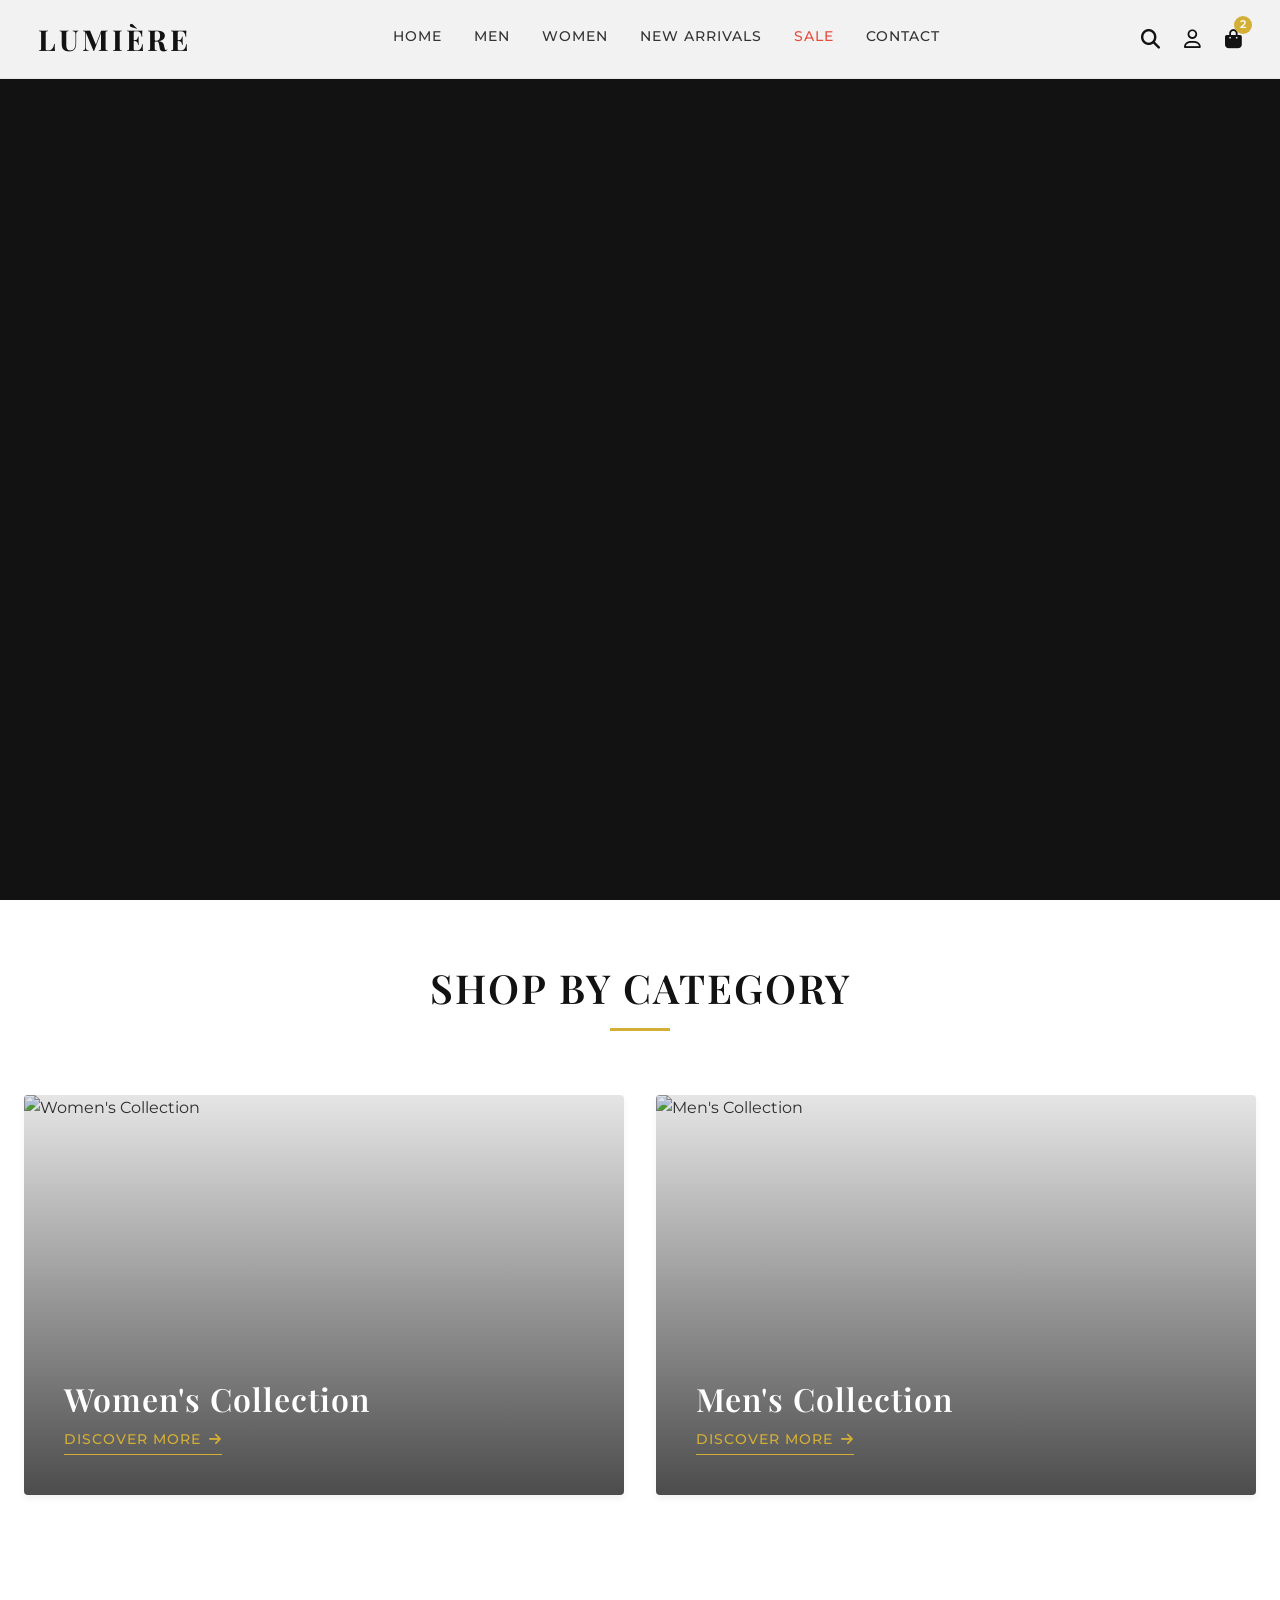
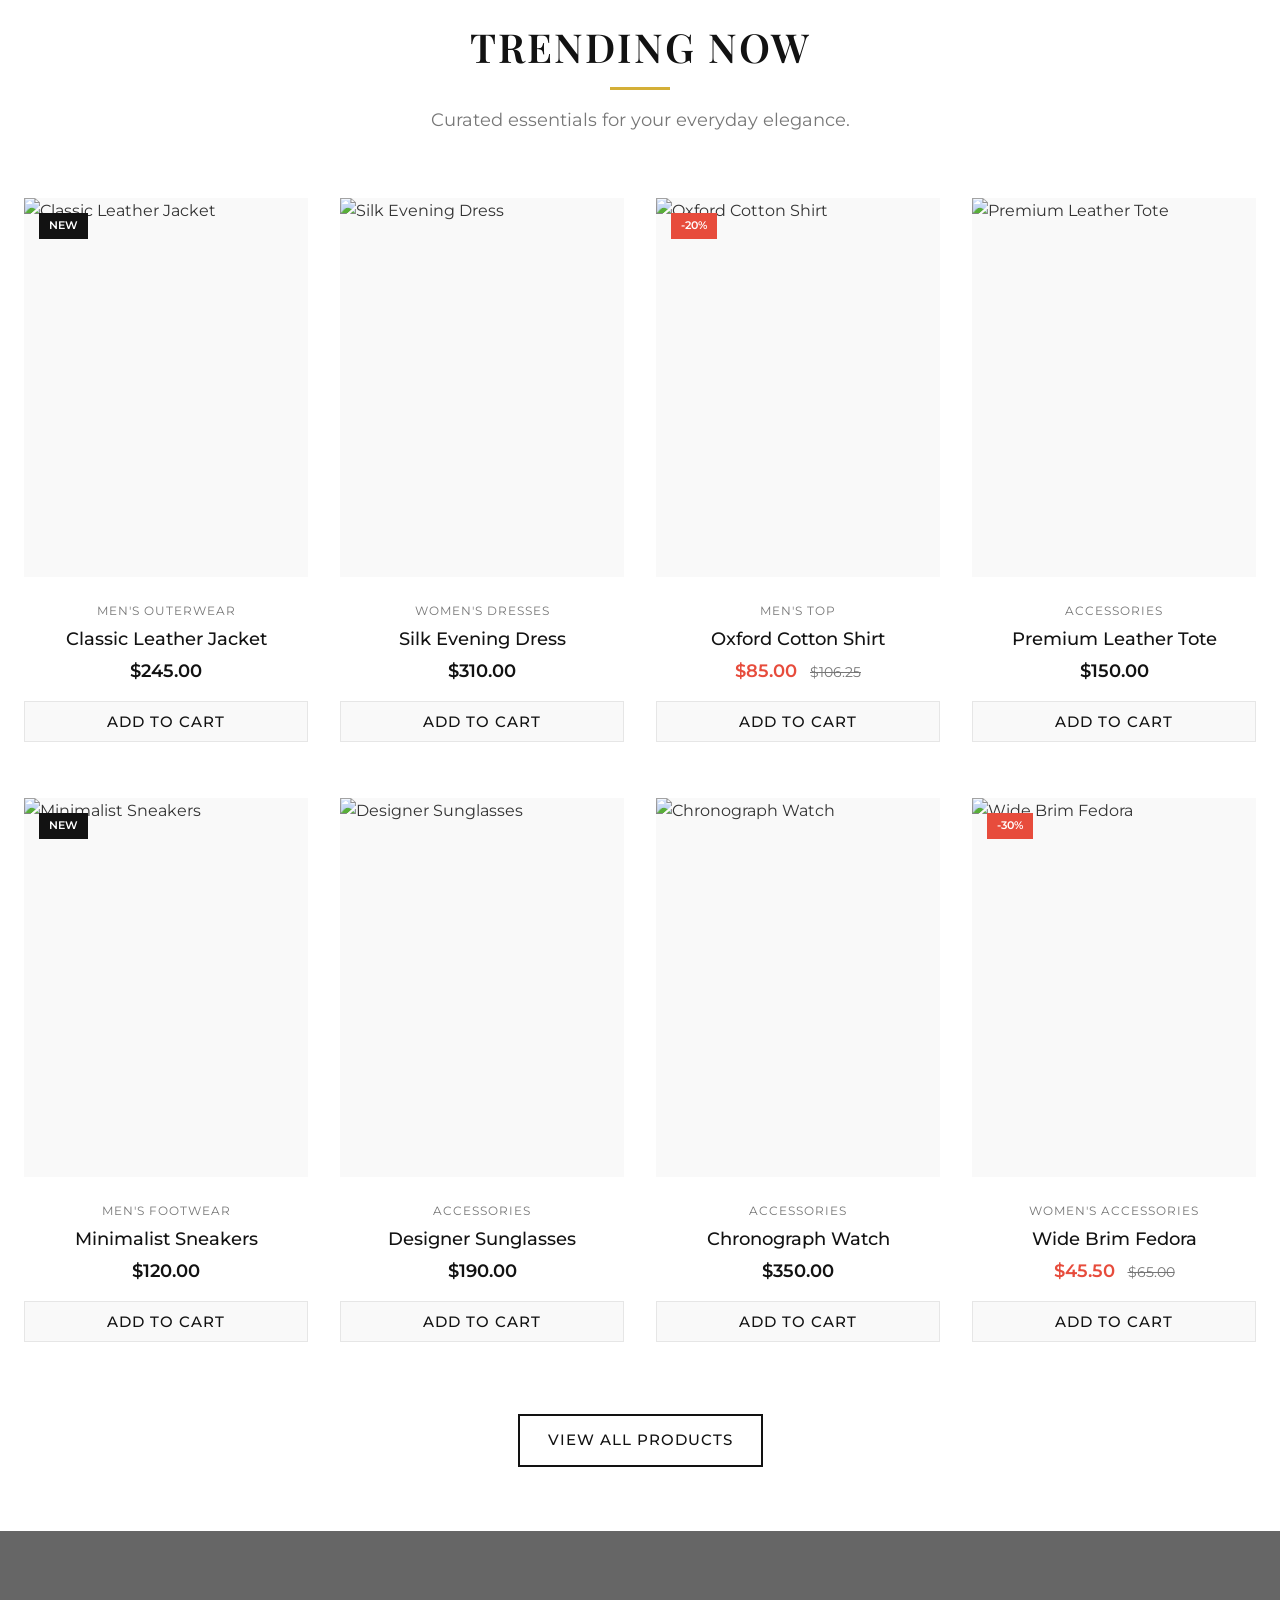
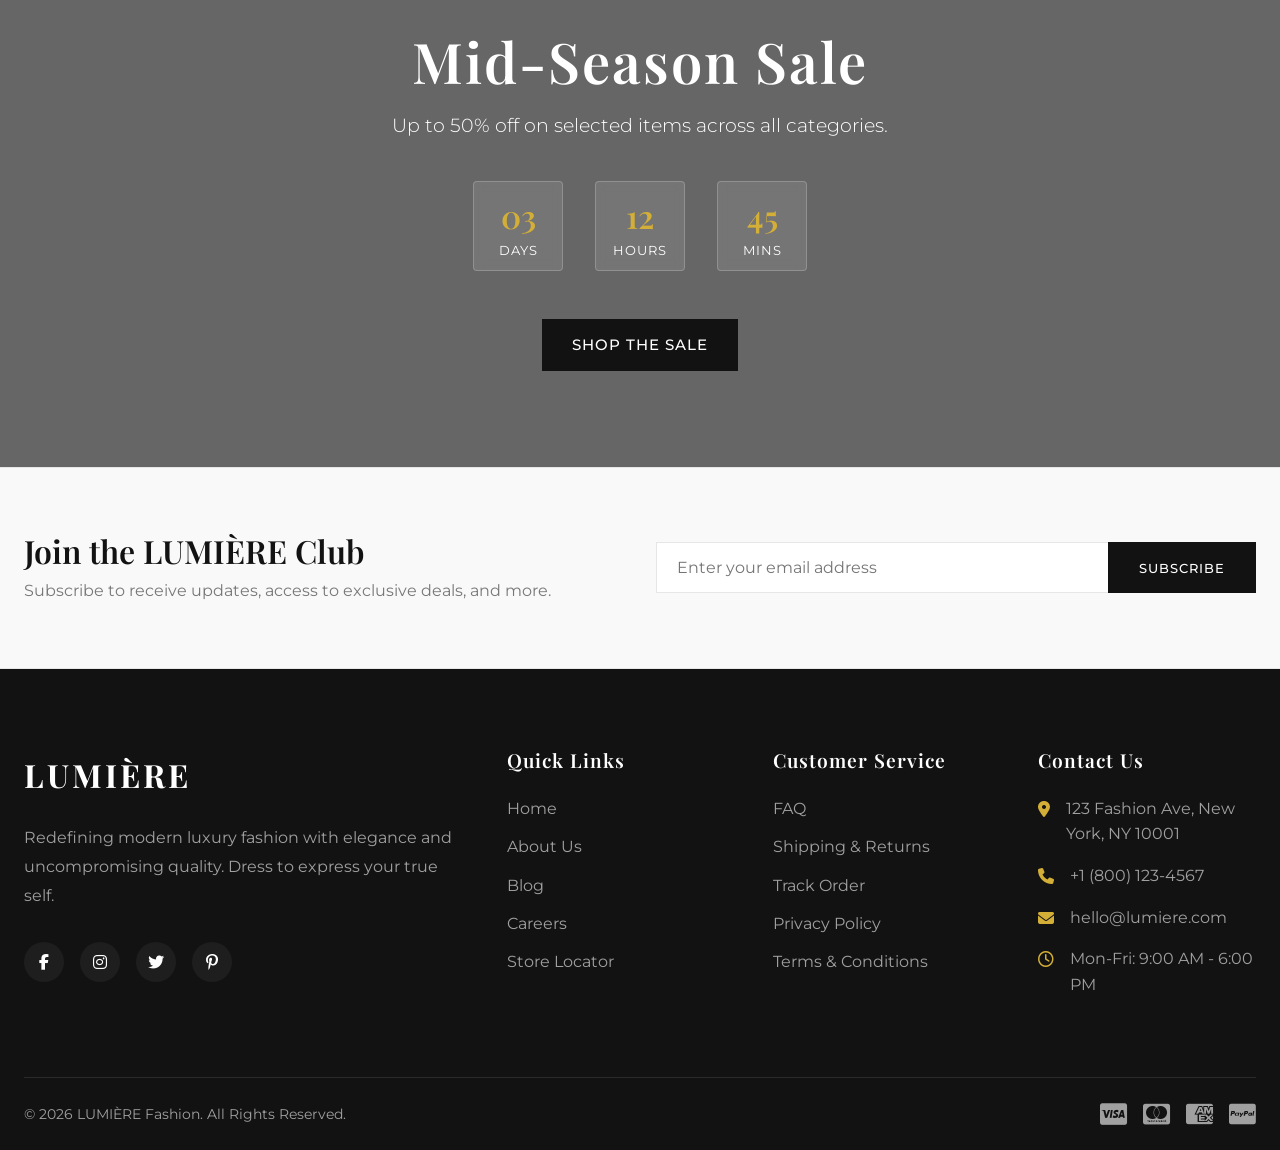
==== index.html @ d1a264f5 "first commit" ====
<!DOCTYPE html>
<html lang="en">
<head>
    <meta charset="UTF-8">
    <meta name="viewport" content="width=device-width, initial-scale=1.0">
    <title>LUMIÈRE | Premium Fashion</title>
    <meta name="description" content="Discover premium, stylish, and high-end fashion with LUMIÈRE.">
    <!-- Google Fonts -->
    <link href="https://fonts.googleapis.com/css2?family=Playfair+Display:ital,wght@0,400;0,600;0,700;1,400&family=Montserrat:wght@300;400;500;600&display=swap" rel="stylesheet">
    <!-- Font Awesome Icons -->
    <link rel="stylesheet" href="https://cdnjs.cloudflare.com/ajax/libs/font-awesome/6.4.0/css/all.min.css">
    <!-- Custom CSS -->
    <link rel="stylesheet" href="style.css">
</head>
<body>

    <!-- 1. Navbar -->
    <header class="navbar">
        <div class="nav-container">
            <div class="nav-brand">
                <a href="#home">LUMIÈRE</a>
            </div>
            
            <!-- Mobile Menu Toggle (Checkbox Hack for pure CSS) -->
            <input type="checkbox" id="menu-toggle" class="menu-toggle">
            <label for="menu-toggle" class="menu-icon"><i class="fas fa-bars"></i></label>
            
            <nav class="nav-links">
                <a href="#home">Home</a>
                <a href="#men">Men</a>
                <a href="#women">Women</a>
                <a href="#new-arrivals">New Arrivals</a>
                <a href="#sale" class="sale-link">Sale</a>
                <a href="#contact">Contact</a>
            </nav>
            
            <div class="nav-icons">
                <a href="#" aria-label="Search"><i class="fas fa-search"></i></a>
                <a href="login.html" aria-label="User Profile"><i class="far fa-user"></i></a>
                <a href="#" aria-label="Shopping Cart" class="cart-icon">
                    <i class="fas fa-shopping-bag"></i>
                    <span class="cart-count">2</span>
                </a>
            </div>
        </div>
    </header>

    <!-- 2. Hero Section -->
    <section id="home" class="hero">
        <div class="hero-slider">
            <!-- Slide 1 -->
            <div class="hero-slide slide-1">
                <div class="hero-bg" style="background-image: url('./images/hero.png');"></div>
                <div class="hero-overlay"></div>
                <div class="hero-content">
                    <span class="hero-subtitle">New Collection 2026</span>
                    <h1 class="hero-title">Redefine Your Style</h1>
                    <p class="hero-text">Experience the luxury of modern fashion. Elegance, comfort, and bold aesthetics tailored for you.</p>
                    <div class="hero-buttons">
                        <a href="#products" class="btn btn-primary">Shop Now</a>
                        <a href="#collections" class="btn btn-outline">Explore Collection</a>
                    </div>
                </div>
            </div>
            
            <!-- Slide 2 -->
            <div class="hero-slide slide-2">
                <div class="hero-bg" style="background-image: url('https://images.unsplash.com/photo-1515886657613-9f3515b0c78f?q=80&w=2670&auto=format&fit=crop');"></div>
                <div class="hero-overlay"></div>
                <div class="hero-content">
                    <span class="hero-subtitle">Premium Comfort</span>
                    <h1 class="hero-title">Elevate Everyday</h1>
                    <p class="hero-text">Discover minimalist designs with uncompromising quality perfect for every occasion.</p>
                    <div class="hero-buttons">
                        <a href="#women" class="btn btn-primary">Women's Collection</a>
                        <a href="#men" class="btn btn-outline">Men's Collection</a>
                    </div>
                </div>
            </div>

            <!-- Slide 3 -->
            <div class="hero-slide slide-3">
                <div class="hero-bg" style="background-image: url('https://images.unsplash.com/photo-1445205170230-053b83016050?q=80&w=2671&auto=format&fit=crop');"></div>
                <div class="hero-overlay"></div>
                <div class="hero-content">
                    <span class="hero-subtitle">Limited Edition</span>
                    <h1 class="hero-title">Autumn Exclusives</h1>
                    <p class="hero-text">Step out in confidence with our latest seasonal drops designed to make a statement.</p>
                    <div class="hero-buttons">
                        <a href="#sale" class="btn btn-primary">View Offers</a>
                    </div>
                </div>
            </div>
        </div>
    </section>

    <!-- 4. Featured / Categories Section -->
    <section id="collections" class="categories section-padding">
        <div class="container">
            <div class="section-header">
                <h2>Shop by Category</h2>
                <div class="header-line"></div>
            </div>
            <div class="category-grid">
                <a href="#women" class="category-card">
                    <img src="https://images.unsplash.com/photo-1483985988355-763728e1935b?q=80&w=2670&auto=format&fit=crop" alt="Women's Collection">
                    <div class="category-content">
                        <h3>Women's Collection</h3>
                        <span class="category-link">Discover More <i class="fas fa-arrow-right"></i></span>
                    </div>
                </a>
                <a href="#men" class="category-card">
                    <img src="https://images.unsplash.com/photo-1617137968427-85924c800a22?q=80&w=1287&auto=format&fit=crop" alt="Men's Collection">
                    <div class="category-content">
                        <h3>Men's Collection</h3>
                        <span class="category-link">Discover More <i class="fas fa-arrow-right"></i></span>
                    </div>
                </a>
            </div>
        </div>
    </section>

    <!-- 3. Product Section -->
    <section id="products" class="products section-padding bg-light">
        <div class="container">
            <div class="section-header">
                <h2>Trending Now</h2>
                <div class="header-line"></div>
                <p>Curated essentials for your everyday elegance.</p>
            </div>
            
            <div class="product-grid">
                <!-- Product 1 -->
                <div class="product-card">
                    <div class="product-image-wrapper">
                        <img src="https://images.unsplash.com/photo-1591047139829-d91aecb6caea?q=80&w=1336&auto=format&fit=crop" alt="Classic Leather Jacket" class="product-img">
                        <div class="product-badges">
                            <span class="badge new">New</span>
                        </div>
                        <div class="product-actions">
                            <button class="action-btn" aria-label="Add to Wishlist"><i class="far fa-heart"></i></button>
                            <button class="action-btn" aria-label="Quick View"><i class="far fa-eye"></i></button>
                        </div>
                    </div>
                    <div class="product-info">
                        <span class="product-category">Men's Outerwear</span>
                        <h3 class="product-name"><a href="#">Classic Leather Jacket</a></h3>
                        <div class="product-price">$245.00</div>
                        <button class="btn btn-block btn-cart">Add to Cart</button>
                    </div>
                </div>

                <!-- Product 2 -->
                <div class="product-card">
                    <div class="product-image-wrapper">
                        <img src="https://images.unsplash.com/photo-1550639525-c97d455acf70?q=80&w=1526&auto=format&fit=crop" alt="Silk Evening Dress" class="product-img">
                        <div class="product-badges"></div>
                        <div class="product-actions">
                            <button class="action-btn" aria-label="Add to Wishlist"><i class="far fa-heart"></i></button>
                            <button class="action-btn" aria-label="Quick View"><i class="far fa-eye"></i></button>
                        </div>
                    </div>
                    <div class="product-info">
                        <span class="product-category">Women's Dresses</span>
                        <h3 class="product-name"><a href="#">Silk Evening Dress</a></h3>
                        <div class="product-price">$310.00</div>
                        <button class="btn btn-block btn-cart">Add to Cart</button>
                    </div>
                </div>

                <!-- Product 3 -->
                <div class="product-card">
                    <div class="product-image-wrapper">
                        <img src="https://images.unsplash.com/photo-1603252109303-2751441dd157?q=80&w=1287&auto=format&fit=crop" alt="Oxford Cotton Shirt" class="product-img">
                        <div class="product-badges">
                            <span class="badge sale">-20%</span>
                        </div>
                        <div class="product-actions">
                            <button class="action-btn" aria-label="Add to Wishlist"><i class="far fa-heart"></i></button>
                            <button class="action-btn" aria-label="Quick View"><i class="far fa-eye"></i></button>
                        </div>
                    </div>
                    <div class="product-info">
                        <span class="product-category">Men's Top</span>
                        <h3 class="product-name"><a href="#">Oxford Cotton Shirt</a></h3>
                        <div class="product-price">
                            <span class="price-discounted">$85.00</span>
                            <span class="price-original">$106.25</span>
                        </div>
                        <button class="btn btn-block btn-cart">Add to Cart</button>
                    </div>
                </div>

                <!-- Product 4 -->
                <div class="product-card">
                    <div class="product-image-wrapper">
                        <img src="https://images.unsplash.com/photo-1584916201218-f4242ceb4809?q=80&w=1315&auto=format&fit=crop" alt="Premium Leather Tote" class="product-img">
                        <div class="product-badges"></div>
                        <div class="product-actions">
                            <button class="action-btn" aria-label="Add to Wishlist"><i class="far fa-heart"></i></button>
                            <button class="action-btn" aria-label="Quick View"><i class="far fa-eye"></i></button>
                        </div>
                    </div>
                    <div class="product-info">
                        <span class="product-category">Accessories</span>
                        <h3 class="product-name"><a href="#">Premium Leather Tote</a></h3>
                        <div class="product-price">$150.00</div>
                        <button class="btn btn-block btn-cart">Add to Cart</button>
                    </div>
                </div>

                <!-- Product 5 -->
                <div class="product-card">
                    <div class="product-image-wrapper">
                        <img src="https://images.unsplash.com/photo-1608256246200-53e635b5b65f?q=80&w=1287&auto=format&fit=crop" alt="Minimalist Sneakers" class="product-img">
                        <div class="product-badges">
                            <span class="badge new">New</span>
                        </div>
                        <div class="product-actions">
                            <button class="action-btn" aria-label="Add to Wishlist"><i class="far fa-heart"></i></button>
                            <button class="action-btn" aria-label="Quick View"><i class="far fa-eye"></i></button>
                        </div>
                    </div>
                    <div class="product-info">
                        <span class="product-category">Men's Footwear</span>
                        <h3 class="product-name"><a href="#">Minimalist Sneakers</a></h3>
                        <div class="product-price">$120.00</div>
                        <button class="btn btn-block btn-cart">Add to Cart</button>
                    </div>
                </div>

                <!-- Product 6 -->
                <div class="product-card">
                    <div class="product-image-wrapper">
                        <img src="https://images.unsplash.com/photo-1511499767150-a48a237f0083?q=80&w=1480&auto=format&fit=crop" alt="Designer Sunglasses" class="product-img">
                        <div class="product-badges"></div>
                        <div class="product-actions">
                            <button class="action-btn" aria-label="Add to Wishlist"><i class="far fa-heart"></i></button>
                            <button class="action-btn" aria-label="Quick View"><i class="far fa-eye"></i></button>
                        </div>
                    </div>
                    <div class="product-info">
                        <span class="product-category">Accessories</span>
                        <h3 class="product-name"><a href="#">Designer Sunglasses</a></h3>
                        <div class="product-price">$190.00</div>
                        <button class="btn btn-block btn-cart">Add to Cart</button>
                    </div>
                </div>
                
                <!-- Product 7 -->
                <div class="product-card">
                    <div class="product-image-wrapper">
                        <img src="https://images.unsplash.com/photo-1524805444758-089113d48a6d?q=80&w=1288&auto=format&fit=crop" alt="Chronograph Watch" class="product-img">
                        <div class="product-badges"></div>
                        <div class="product-actions">
                            <button class="action-btn" aria-label="Add to Wishlist"><i class="far fa-heart"></i></button>
                            <button class="action-btn" aria-label="Quick View"><i class="far fa-eye"></i></button>
                        </div>
                    </div>
                    <div class="product-info">
                        <span class="product-category">Accessories</span>
                        <h3 class="product-name"><a href="#">Chronograph Watch</a></h3>
                        <div class="product-price">$350.00</div>
                        <button class="btn btn-block btn-cart">Add to Cart</button>
                    </div>
                </div>

                <!-- Product 8 -->
                <div class="product-card">
                    <div class="product-image-wrapper">
                        <img src="https://images.unsplash.com/photo-1521191566897-40c2d3a9bdff?q=80&w=1481&auto=format&fit=crop" alt="Wide Brim Fedora" class="product-img">
                        <div class="product-badges">
                            <span class="badge sale">-30%</span>
                        </div>
                        <div class="product-actions">
                            <button class="action-btn" aria-label="Add to Wishlist"><i class="far fa-heart"></i></button>
                            <button class="action-btn" aria-label="Quick View"><i class="far fa-eye"></i></button>
                        </div>
                    </div>
                    <div class="product-info">
                        <span class="product-category">Women's Accessories</span>
                        <h3 class="product-name"><a href="#">Wide Brim Fedora</a></h3>
                        <div class="product-price">
                            <span class="price-discounted">$45.50</span>
                            <span class="price-original">$65.00</span>
                        </div>
                        <button class="btn btn-block btn-cart">Add to Cart</button>
                    </div>
                </div>
                
            </div>
            
            <div class="btn-container center mt-5">
                <a href="#all-products" class="btn btn-outline-dark">View All Products</a>
            </div>
        </div>
    </section>

    <!-- 5. Promotional Banner -->
    <section class="promo-banner">
        <div class="promo-content container">
            <h2 class="promo-title">Mid-Season Sale</h2>
            <p class="promo-desc">Up to 50% off on selected items across all categories.</p>
            <div class="promo-timer">
                <div class="time-box">
                    <span class="time-num">03</span>
                    <span class="time-text">Days</span>
                </div>
                <div class="time-box">
                    <span class="time-num">12</span>
                    <span class="time-text">Hours</span>
                </div>
                <div class="time-box">
                    <span class="time-num">45</span>
                    <span class="time-text">Mins</span>
                </div>
            </div>
            <a href="#sale" class="btn btn-primary">Shop The Sale</a>
        </div>
    </section>

    <!-- 6. Newsletter Section -->
    <section class="newsletter section-padding">
        <div class="container newsletter-container">
            <div class="newsletter-text">
                <h2>Join the LUMIÈRE Club</h2>
                <p>Subscribe to receive updates, access to exclusive deals, and more.</p>
            </div>
            <form class="newsletter-form">
                <input type="email" placeholder="Enter your email address" required class="newsletter-input">
                <button type="submit" class="newsletter-btn">Subscribe</button>
            </form>
        </div>
    </section>

    <!-- 7. Footer -->
    <footer class="footer">
        <div class="container">
            <div class="footer-grid">
                <div class="footer-brand">
                    <a href="#home" class="footer-logo">LUMIÈRE</a>
                    <p class="footer-about">Redefining modern luxury fashion with elegance and uncompromising quality. Dress to express your true self.</p>
                    <div class="social-icons">
                        <a href="#" aria-label="Facebook"><i class="fab fa-facebook-f"></i></a>
                        <a href="#" aria-label="Instagram"><i class="fab fa-instagram"></i></a>
                        <a href="#" aria-label="Twitter"><i class="fab fa-twitter"></i></a>
                        <a href="#" aria-label="Pinterest"><i class="fab fa-pinterest-p"></i></a>
                    </div>
                </div>
                
                <div class="footer-links">
                    <h3>Quick Links</h3>
                    <ul>
                        <li><a href="#home">Home</a></li>
                        <li><a href="#about">About Us</a></li>
                        <li><a href="#blog">Blog</a></li>
                        <li><a href="#careers">Careers</a></li>
                        <li><a href="#stores">Store Locator</a></li>
                    </ul>
                </div>
                
                <div class="footer-links">
                    <h3>Customer Service</h3>
                    <ul>
                        <li><a href="#faq">FAQ</a></li>
                        <li><a href="#shipping">Shipping & Returns</a></li>
                        <li><a href="#track">Track Order</a></li>
                        <li><a href="#privacy">Privacy Policy</a></li>
                        <li><a href="#terms">Terms & Conditions</a></li>
                    </ul>
                </div>
                
                <div class="footer-contact">
                    <h3>Contact Us</h3>
                    <ul class="contact-info">
                        <li><i class="fas fa-map-marker-alt"></i> 123 Fashion Ave, New York, NY 10001</li>
                        <li><i class="fas fa-phone"></i> +1 (800) 123-4567</li>
                        <li><i class="fas fa-envelope"></i> hello@lumiere.com</li>
                        <li><i class="far fa-clock"></i> Mon-Fri: 9:00 AM - 6:00 PM</li>
                    </ul>
                </div>
            </div>
            
            <div class="footer-bottom">
                <p>&copy; 2026 LUMIÈRE Fashion. All Rights Reserved.</p>
                <div class="payment-methods">
                    <i class="fab fa-cc-visa"></i>
                    <i class="fab fa-cc-mastercard"></i>
                    <i class="fab fa-cc-amex"></i>
                    <i class="fab fa-cc-paypal"></i>
                </div>
            </div>
        </div>
    </footer>


    <script src="./firebase.js" type="module"></script>
</body>
</html>
---- style.css ----
/* ==================================
   LUMIÈRE | Premium Fashion CSS 
   ================================== */

/* --- CSS Variables --- */
:root {
    /* Colors */
    --primary: #121212;
    --primary-light: #2c2c2c;
    --secondary: #ffffff;
    --accent: #d4af37; /* Luxury Gold */
    --accent-dark: #b5952f;
    --bg-light: #f9f9f9;
    --bg-dark: #f0f0f0;
    --text-main: #333333;
    --text-muted: #777777;
    --border: #e6e6e6;
    --error: #e74c3c;
    
    /* Typography */
    --font-heading: 'Playfair Display', serif;
    --font-body: 'Montserrat', sans-serif;
    
    /* Spacing */
    --space-sm: 0.5rem;
    --space-md: 1rem;
    --space-lg: 2rem;
    --space-xl: 4rem;
    --space-xxl: 6rem;
    
    /* Effects */
    --transition: all 0.3s cubic-bezier(0.25, 0.8, 0.25, 1);
    --shadow-sm: 0 4px 6px rgba(0,0,0,0.05);
    --shadow-md: 0 10px 30px rgba(0,0,0,0.08);
    --shadow-hover: 0 15px 40px rgba(0,0,0,0.12);
    --radius-sm: 4px;
    --radius-md: 8px;
    --radius-lg: 16px;
}

/* --- Reset & Base Styles --- */
* {
    margin: 0;
    padding: 0;
    box-sizing: border-box;
}

html {
    scroll-behavior: smooth;
}

body {
    font-family: var(--font-body);
    font-size: 16px;
    line-height: 1.6;
    color: var(--text-main);
    background-color: var(--secondary);
    overflow-x: hidden;
}

h1, h2, h3, h4, h5, h6 {
    font-family: var(--font-heading);
    font-weight: 600;
    line-height: 1.2;
    color: var(--primary);
}

a {
    text-decoration: none;
    color: inherit;
    transition: var(--transition);
}

ul {
    list-style-type: none;
}

img {
    max-width: 100%;
    display: block;
}

.container {
    max-width: 1280px;
    margin: 0 auto;
    padding: 0 1.5rem;
}

.section-padding {
    padding: var(--space-xl) 0;
}

.bg-light {
    background-color: var(--bg-light);
}

.text-center {
    text-align: center;
}

/* --- Typography Utilities --- */
.section-header {
    text-align: center;
    margin-bottom: var(--space-xl);
}

.section-header h2 {
    font-size: 2.5rem;
    text-transform: uppercase;
    letter-spacing: 2px;
}

.section-header .header-line {
    width: 60px;
    height: 3px;
    background-color: var(--accent);
    margin: 1rem auto;
}

.section-header p {
    color: var(--text-muted);
    font-size: 1.1rem;
    max-width: 600px;
    margin: 0 auto;
}

/* --- Buttons --- */
.btn {
    display: inline-block;
    padding: 12px 28px;
    font-family: var(--font-body);
    font-weight: 500;
    font-size: 0.95rem;
    text-transform: uppercase;
    letter-spacing: 1px;
    border: 2px solid transparent;
    border-radius: 0; /* Sharp edges for luxury feel */
    cursor: pointer;
    transition: var(--transition);
    text-align: center;
}

.btn-primary {
    background-color: var(--primary);
    color: var(--secondary);
}

.btn-primary:hover {
    background-color: var(--accent);
    box-shadow: 0 10px 20px rgba(212, 175, 55, 0.3);
}

.btn-outline {
    background-color: transparent;
    color: var(--secondary);
    border-color: var(--secondary);
}

.btn-outline:hover {
    background-color: var(--secondary);
    color: var(--primary);
}

.btn-outline-dark {
    background-color: transparent;
    color: var(--primary);
    border-color: var(--primary);
}

.btn-outline-dark:hover {
    background-color: var(--primary);
    color: var(--secondary);
}

.btn-block {
    display: block;
    width: 100%;
}

/* --- Navbar --- */
.navbar {
    position: fixed;
    top: 0;
    left: 0;
    width: 100%;
    z-index: 1000;
    background: rgba(255, 255, 255, 0.95);
    backdrop-filter: blur(10px);
    border-bottom: 1px solid rgba(0,0,0,0.05);
    transition: var(--transition);
}

.nav-container {
    display: flex;
    justify-content: space-between;
    align-items: center;
    padding: 1rem 3%;
    max-width: 1600px;
    margin: 0 auto;
}

.nav-brand a {
    font-family: var(--font-heading);
    font-size: 1.8rem;
    font-weight: 700;
    letter-spacing: 3px;
    color: var(--primary);
}

.nav-links {
    display: flex;
    gap: 2rem;
}

.nav-links a {
    font-size: 0.9rem;
    font-weight: 500;
    text-transform: uppercase;
    letter-spacing: 1px;
    position: relative;
    padding-bottom: 5px;
}

.nav-links a::after {
    content: '';
    position: absolute;
    width: 0;
    height: 2px;
    bottom: 0;
    left: 0;
    background-color: var(--accent);
    transition: width 0.3s ease;
}

.nav-links a:hover::after {
    width: 100%;
}

.nav-links .sale-link {
    color: var(--error);
}

.nav-links .sale-link::after {
    background-color: var(--error);
}

.nav-icons {
    display: flex;
    gap: 1.5rem;
    align-items: center;
}

.nav-icons a {
    font-size: 1.2rem;
    color: var(--primary);
    position: relative;
}

.nav-icons a:hover {
    color: var(--accent);
}

.cart-icon .cart-count {
    position: absolute;
    top: -8px;
    right: -10px;
    background-color: var(--accent);
    color: var(--secondary);
    font-size: 0.7rem;
    font-weight: 600;
    min-width: 18px;
    height: 18px;
    border-radius: 50%;
    display: flex;
    align-items: center;
    justify-content: center;
}

/* Mobile Menu */
.menu-toggle {
    display: none;
}

.menu-icon {
    display: none;
    font-size: 1.5rem;
    cursor: pointer;
    color: var(--primary);
}

/* --- Hero Section (Animated Slider) --- */
.hero {
    position: relative;
    height: 100vh;
    min-height: 600px;
    width: 100%;
    overflow: hidden;
    background-color: var(--primary);
}

.hero-slider {
    position: absolute;
    top: 0;
    left: 0;
    width: 100%;
    height: 100%;
}

.hero-slide {
    position: absolute;
    top: 0;
    left: 0;
    width: 100%;
    height: 100%;
    opacity: 0;
    visibility: hidden;
    display: flex;
    align-items: center;
    justify-content: center;
    animation: fadeSlide 15s infinite;
}

.slide-1 { animation-delay: 0s; }
.slide-2 { animation-delay: 5s; }
.slide-3 { animation-delay: 10s; }

.hero-bg {
    position: absolute;
    top: 0;
    left: 0;
    width: 100%;
    height: 100%;
    background-position: center;
    background-size: cover;
    background-repeat: no-repeat;
    animation: zoomEffect 15s linear infinite;
    transform-origin: center;
}

.slide-1 .hero-bg { animation-delay: 0s; }
.slide-2 .hero-bg { animation-delay: 5s; }
.slide-3 .hero-bg { animation-delay: 10s; }

.hero-overlay {
    position: absolute;
    top: 0;
    left: 0;
    width: 100%;
    height: 100%;
    background: linear-gradient(rgba(0,0,0,0.3), rgba(0,0,0,0.7));
    z-index: 1;
}

.hero-content {
    position: relative;
    z-index: 2;
    text-align: center;
    color: var(--secondary);
    max-width: 800px;
    padding: 0 2rem;
    animation: contentReveal 15s infinite;
    opacity: 0; /* hidden initially outside keyframe */
}

.slide-1 .hero-content { animation-delay: 0s; }
.slide-2 .hero-content { animation-delay: 5s; }
.slide-3 .hero-content { animation-delay: 10s; }

.hero-subtitle {
    display: block;
    font-size: 1rem;
    text-transform: uppercase;
    letter-spacing: 4px;
    margin-bottom: 1rem;
    color: var(--accent);
    font-weight: 500;
}

.hero-title {
    font-size: 4.5rem;
    margin-bottom: 1.5rem;
    color: var(--secondary);
    text-shadow: 0 4px 10px rgba(0,0,0,0.3);
}

.hero-text {
    font-size: 1.2rem;
    margin-bottom: 2.5rem;
    font-weight: 300;
    opacity: 0.9;
}

.hero-buttons {
    display: flex;
    gap: 1.5rem;
    justify-content: center;
}

/* Animations for Slider */
@keyframes fadeSlide {
    0% { opacity: 0; visibility: hidden; }
    3% { opacity: 1; visibility: visible; }
    30% { opacity: 1; visibility: visible; }
    33% { opacity: 0; visibility: hidden; }
    100% { opacity: 0; visibility: hidden; }
}

@keyframes zoomEffect {
    0% { transform: scale(1); }
    100% { transform: scale(1.15); }
}

@keyframes contentReveal {
    0% { opacity: 0; transform: translateY(30px); }
    2% { opacity: 0; transform: translateY(30px); }
    6% { opacity: 1; transform: translateY(0); }
    28% { opacity: 1; transform: translateY(0); }
    32% { opacity: 0; transform: translateY(-30px); }
    100% { opacity: 0; transform: translateY(-30px); }
}

/* --- Categories Section --- */
.category-grid {
    display: grid;
    grid-template-columns: repeat(2, 1fr);
    gap: 2rem;
}

.category-card {
    position: relative;
    border-radius: var(--radius-sm);
    overflow: hidden;
    height: 400px;
    display: block;
    box-shadow: var(--shadow-sm);
}

.category-card img {
    width: 100%;
    height: 100%;
    object-fit: cover;
    transition: transform 0.8s ease;
}

.category-card::before {
    content: '';
    position: absolute;
    top: 0;
    left: 0;
    width: 100%;
    height: 100%;
    background: linear-gradient(to top, rgba(0,0,0,0.7) 0%, rgba(0,0,0,0.1) 100%);
    z-index: 1;
    transition: var(--transition);
}

.category-content {
    position: absolute;
    bottom: 0;
    left: 0;
    width: 100%;
    padding: 2.5rem;
    z-index: 2;
    color: var(--secondary);
}

.category-content h3 {
    color: var(--secondary);
    font-size: 2rem;
    margin-bottom: 0.5rem;
    letter-spacing: 1px;
}

.category-link {
    display: inline-flex;
    align-items: center;
    gap: 0.5rem;
    font-weight: 500;
    text-transform: uppercase;
    font-size: 0.85rem;
    letter-spacing: 1px;
    border-bottom: 1px solid var(--accent);
    padding-bottom: 3px;
    color: var(--accent);
    transition: var(--transition);
}

.category-card:hover img {
    transform: scale(1.05);
}

.category-card:hover::before {
    background: linear-gradient(to top, rgba(0,0,0,0.8) 0%, rgba(0,0,0,0.3) 100%);
}

.category-card:hover .category-link {
    gap: 1rem;
}

/* --- Product Section --- */
.products {
    background-color: var(--secondary);
}

.product-grid {
    display: grid;
    grid-template-columns: repeat(4, 1fr);
    gap: 2rem;
    margin-bottom: 3rem;
}

.product-card {
    background: var(--secondary);
    position: relative;
    transition: var(--transition);
}

.product-card:hover {
    transform: translateY(-5px);
}

.product-image-wrapper {
    position: relative;
    overflow: hidden;
    background-color: var(--bg-light);
    aspect-ratio: 3/4;
}

.product-img {
    width: 100%;
    height: 100%;
    object-fit: cover;
    transition: transform 0.6s ease;
}

.product-card:hover .product-img {
    transform: scale(1.08);
}

.product-badges {
    position: absolute;
    top: 15px;
    left: 15px;
    z-index: 2;
    display: flex;
    flex-direction: column;
    gap: 5px;
}

.badge {
    padding: 4px 10px;
    font-size: 0.7rem;
    font-weight: 600;
    text-transform: uppercase;
    color: var(--secondary);
}

.badge.new {
    background-color: var(--primary);
}

.badge.sale {
    background-color: var(--error);
}

.product-actions {
    position: absolute;
    bottom: -50px;
    left: 0;
    width: 100%;
    display: flex;
    justify-content: center;
    gap: 10px;
    padding: 15px;
    background: linear-gradient(transparent, rgba(0,0,0,0.4));
    transition: var(--transition);
    z-index: 2;
    opacity: 0;
}

.product-card:hover .product-actions {
    bottom: 0;
    opacity: 1;
}

.action-btn {
    width: 40px;
    height: 40px;
    border-radius: 50%;
    background-color: var(--secondary);
    color: var(--primary);
    border: none;
    cursor: pointer;
    display: flex;
    align-items: center;
    justify-content: center;
    font-size: 1.1rem;
    transition: var(--transition);
    box-shadow: var(--shadow-sm);
}

.action-btn:hover {
    background-color: var(--accent);
    color: var(--secondary);
}

.product-info {
    padding: 1.5rem 0;
    text-align: center;
    position: relative;
}

.product-category {
    font-size: 0.75rem;
    text-transform: uppercase;
    color: var(--text-muted);
    letter-spacing: 1px;
    margin-bottom: 0.5rem;
    display: block;
}

.product-name {
    font-size: 1.1rem;
    font-family: var(--font-body);
    font-weight: 500;
    margin-bottom: 0.5rem;
}

.product-name a:hover {
    color: var(--accent);
}

.product-price {
    font-weight: 600;
    color: var(--primary);
    font-size: 1.1rem;
    margin-bottom: 1rem;
}

.price-original {
    text-decoration: line-through;
    color: var(--text-muted);
    font-size: 0.9rem;
    margin-left: 0.5rem;
    font-weight: 400;
}

.price-discounted {
    color: var(--error);
}

.btn-cart {
    background-color: var(--bg-light);
    color: var(--primary);
    padding: 10px 0;
    border: 1px solid var(--border);
    transition: var(--transition);
}

.product-card:hover .btn-cart {
    background-color: var(--primary);
    color: var(--secondary);
    border-color: var(--primary);
}

.mt-5 {
    margin-top: 3rem;
}
.center {
    text-align: center;
}

/* --- Promo Banner --- */
.promo-banner {
    padding: 6rem 0;
    background: linear-gradient(rgba(0,0,0,0.6), rgba(0,0,0,0.6)), url('https://images.unsplash.com/photo-1469334031218-e382a71b716b?q=80&w=2670&auto=format&fit=crop') center/cover fixed no-repeat;
    text-align: center;
    color: var(--secondary);
}

.promo-title {
    color: var(--secondary);
    font-size: 3.5rem;
    margin-bottom: 1rem;
    letter-spacing: 2px;
}

.promo-desc {
    font-size: 1.2rem;
    margin-bottom: 2.5rem;
    font-weight: 300;
}

.promo-timer {
    display: flex;
    justify-content: center;
    gap: 2rem;
    margin-bottom: 3rem;
}

.time-box {
    display: flex;
    flex-direction: column;
    align-items: center;
    justify-content: center;
    min-width: 90px;
    height: 90px;
    background: rgba(255,255,255,0.1);
    backdrop-filter: blur(5px);
    border: 1px solid rgba(255,255,255,0.2);
    border-radius: var(--radius-sm);
}

.time-num {
    font-size: 2rem;
    font-weight: 600;
    font-family: var(--font-heading);
    color: var(--accent);
}

.time-text {
    font-size: 0.8rem;
    text-transform: uppercase;
    letter-spacing: 1px;
}

/* --- Newsletter Section --- */
.newsletter {
    background-color: var(--bg-light);
    border-top: 1px solid var(--border);
    border-bottom: 1px solid var(--border);
}

.newsletter-container {
    display: flex;
    align-items: center;
    justify-content: space-between;
    flex-wrap: wrap;
    gap: 2rem;
}

.newsletter-text {
    flex: 1;
    min-width: 300px;
}

.newsletter-text h2 {
    font-size: 2rem;
    margin-bottom: 0.5rem;
}

.newsletter-text p {
    color: var(--text-muted);
}

.newsletter-form {
    flex: 1;
    min-width: 300px;
    display: flex;
    width: 100%;
}

.newsletter-input {
    flex: 1;
    padding: 15px 20px;
    border: 1px solid var(--border);
    border-right: none;
    font-family: var(--font-body);
    font-size: 1rem;
    outline: none;
    background-color: var(--secondary);
}

.newsletter-input:focus {
    border-color: var(--primary);
}

.newsletter-btn {
    background-color: var(--primary);
    color: var(--secondary);
    border: 1px solid var(--primary);
    padding: 0 30px;
    font-family: var(--font-body);
    font-weight: 500;
    text-transform: uppercase;
    letter-spacing: 1px;
    cursor: pointer;
    transition: var(--transition);
}

.newsletter-btn:hover {
    background-color: var(--accent);
    border-color: var(--accent);
}

/* --- Footer --- */
.footer {
    background-color: var(--primary);
    color: var(--secondary);
    padding: 5rem 0 0 0;
}

.footer-grid {
    display: grid;
    grid-template-columns: 2fr 1fr 1fr 1fr;
    gap: 3rem;
    margin-bottom: 4rem;
}

.footer-logo {
    font-family: var(--font-heading);
    font-size: 2rem;
    font-weight: 700;
    letter-spacing: 3px;
    margin-bottom: 1.5rem;
    display: inline-block;
}

.footer-about {
    color: #a0a0a0;
    margin-bottom: 2rem;
    line-height: 1.8;
}

.social-icons {
    display: flex;
    gap: 1rem;
}

.social-icons a {
    width: 40px;
    height: 40px;
    border-radius: 50%;
    background-color: rgba(255,255,255,0.05);
    display: flex;
    align-items: center;
    justify-content: center;
    transition: var(--transition);
}

.social-icons a:hover {
    background-color: var(--accent);
    color: var(--secondary);
    transform: translateY(-3px);
}

.footer h3 {
    font-family: var(--font-heading);
    font-size: 1.2rem;
    margin-bottom: 1.5rem;
    color: var(--secondary);
    letter-spacing: 1px;
}

.footer-links ul li {
    margin-bottom: 0.8rem;
}

.footer-links ul li a {
    color: #a0a0a0;
    transition: var(--transition);
}

.footer-links ul li a:hover {
    color: var(--accent);
    padding-left: 5px;
}

.contact-info li {
    display: flex;
    gap: 1rem;
    margin-bottom: 1rem;
    color: #a0a0a0;
}

.contact-info i {
    color: var(--accent);
    margin-top: 5px;
}

.footer-bottom {
    display: flex;
    justify-content: space-between;
    align-items: center;
    padding: 1.5rem 0;
    border-top: 1px solid rgba(255,255,255,0.1);
    color: #a0a0a0;
    font-size: 0.9rem;
}

.payment-methods {
    display: flex;
    gap: 1rem;
    font-size: 1.5rem;
}

/* --- Animations --- */
@keyframes fadeIn {
    from { opacity: 0; transform: translateY(20px); }
    to { opacity: 1; transform: translateY(0); }
}

/* --- Media Queries (Responsiveness) --- */
@media (max-width: 1024px) {
    .product-grid {
        grid-template-columns: repeat(3, 1fr);
    }
}

@media (max-width: 768px) {
    .hero-title {
        font-size: 3rem;
    }
    
    .category-grid {
        grid-template-columns: 1fr;
    }
    
    .product-grid {
        grid-template-columns: repeat(2, 1fr);
    }
    
    .footer-grid {
        grid-template-columns: 1fr 1fr;
    }
    
    .newsletter-container {
        flex-direction: column;
        text-align: center;
    }
    
    /* Mobile Navbar Update */
    .menu-icon {
        display: block;
    }
    
    .nav-links {
        position: fixed;
        top: 70px;
        left: -100%;
        width: 100%;
        height: calc(100vh - 70px);
        background: var(--secondary);
        flex-direction: column;
        align-items: center;
        padding-top: 2rem;
        transition: 0.4s;
    }
    
    .menu-toggle:checked ~ .nav-links {
        left: 0;
    }
    
    .nav-links a {
        font-size: 1.2rem;
        padding: 1rem 0;
    }
}

@media (max-width: 480px) {
    .hero-title {
        font-size: 2.2rem;
    }
    
    .product-grid {
        grid-template-columns: 1fr;
    }
    
    .footer-grid {
        grid-template-columns: 1fr;
    }
    
    .promo-timer {
        gap: 1rem;
    }
    
    .time-box {
        min-width: 70px;
        height: 70px;
    }
    
    .time-num {
        font-size: 1.5rem;
    }
    
    .footer-bottom {
        flex-direction: column;
        text-align: center;
        gap: 1rem;
    }
}

/* --- Authentication Pages (Login/Signup) --- */
.auth-page {
    display: flex;
    justify-content: center;
    align-items: center;
    min-height: 100vh;
    padding: 6rem 1rem 3rem 1rem; /* Space for fixed navbar */
    background-color: var(--bg-light);
}

.auth-container {
    width: 100%;
    max-width: 450px;
    background-color: var(--secondary);
    padding: 3rem 2.5rem;
    border-radius: var(--radius-lg);
    box-shadow: var(--shadow-hover);
    text-align: center;
}

.auth-header {
    margin-bottom: 2rem;
}

.auth-title {
    font-size: 2rem;
    margin-bottom: 0.5rem;
    color: var(--primary);
}

.auth-subtitle {
    color: var(--text-muted);
    font-size: 0.95rem;
}

.auth-form {
    display: flex;
    flex-direction: column;
    gap: 1.25rem;
    text-align: left;
}

.form-group {
    display: flex;
    flex-direction: column;
}

.form-label {
    font-size: 0.85rem;
    font-weight: 600;
    margin-bottom: 0.5rem;
    color: var(--primary-light);
}

.form-input {
    padding: 0.8rem 1rem;
    border: 1px solid var(--border);
    border-radius: var(--radius-md);
    font-family: var(--font-body);
    font-size: 0.95rem;
    transition: var(--transition);
    background-color: var(--bg-light);
}

.form-input:focus {
    outline: none;
    border-color: var(--accent);
    box-shadow: 0 0 0 3px rgba(212, 175, 55, 0.1);
    background-color: var(--secondary);
}

.form-options {
    display: flex;
    justify-content: space-between;
    align-items: center;
    font-size: 0.85rem;
    margin-bottom: 0.5rem;
}

.remember-me {
    display: flex;
    align-items: center;
    gap: 0.5rem;
    color: var(--text-muted);
}

.forgot-password {
    color: var(--accent-dark);
    font-weight: 500;
}

.forgot-password:hover {
    text-decoration: underline;
}

.btn-auth {
    margin-top: 0.5rem;
    border-radius: var(--radius-md);
    padding: 14px;
    font-size: 1rem;
    font-weight: 600;
}

.auth-divider {
    display: flex;
    align-items: center;
    margin: 1.5rem 0;
    color: var(--text-muted);
    font-size: 0.85rem;
}

.auth-divider::before,
.auth-divider::after {
    content: '';
    flex: 1;
    border-bottom: 1px solid var(--border);
}

.auth-divider::before {
    margin-right: 1rem;
}

.auth-divider::after {
    margin-left: 1rem;
}

.btn-google {
    display: flex;
    align-items: center;
    justify-content: center;
    gap: 0.75rem;
    background-color: white;
    color: #3c4043;
    border: 1px solid var(--border);
    border-radius: var(--radius-md);
    padding: 12px;
    font-weight: 500;
    transition: var(--transition);
}

.btn-google:hover {
    background-color: #f8f9fa;
    box-shadow: var(--shadow-sm);
    border-color: #dadce0;
}

.google-icon {
    width: 20px;
    height: 20px;
}

.auth-footer {
    margin-top: 2rem;
    font-size: 0.9rem;
    color: var(--text-muted);
}

.auth-footer a {
    color: var(--primary);
    font-weight: 600;
}

.auth-footer a:hover {
    color: var(--accent);
    text-decoration: underline;
}
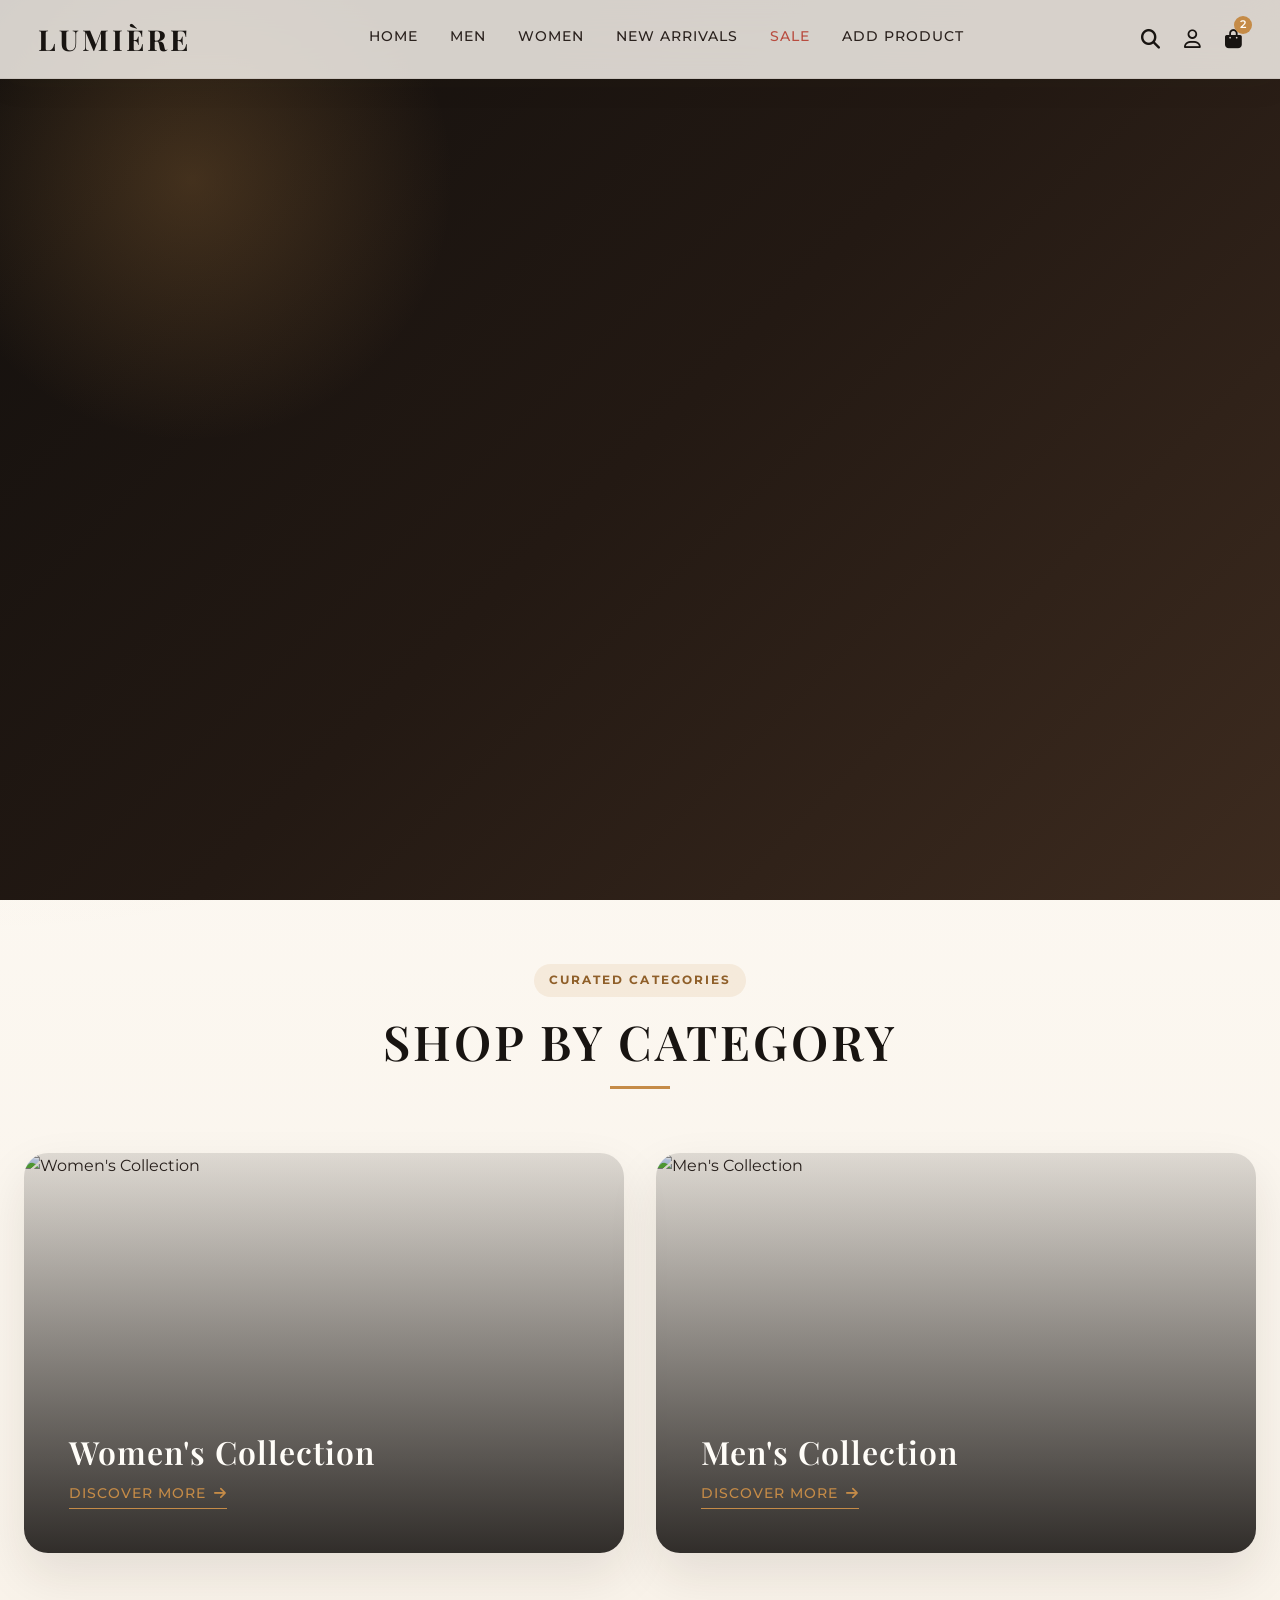
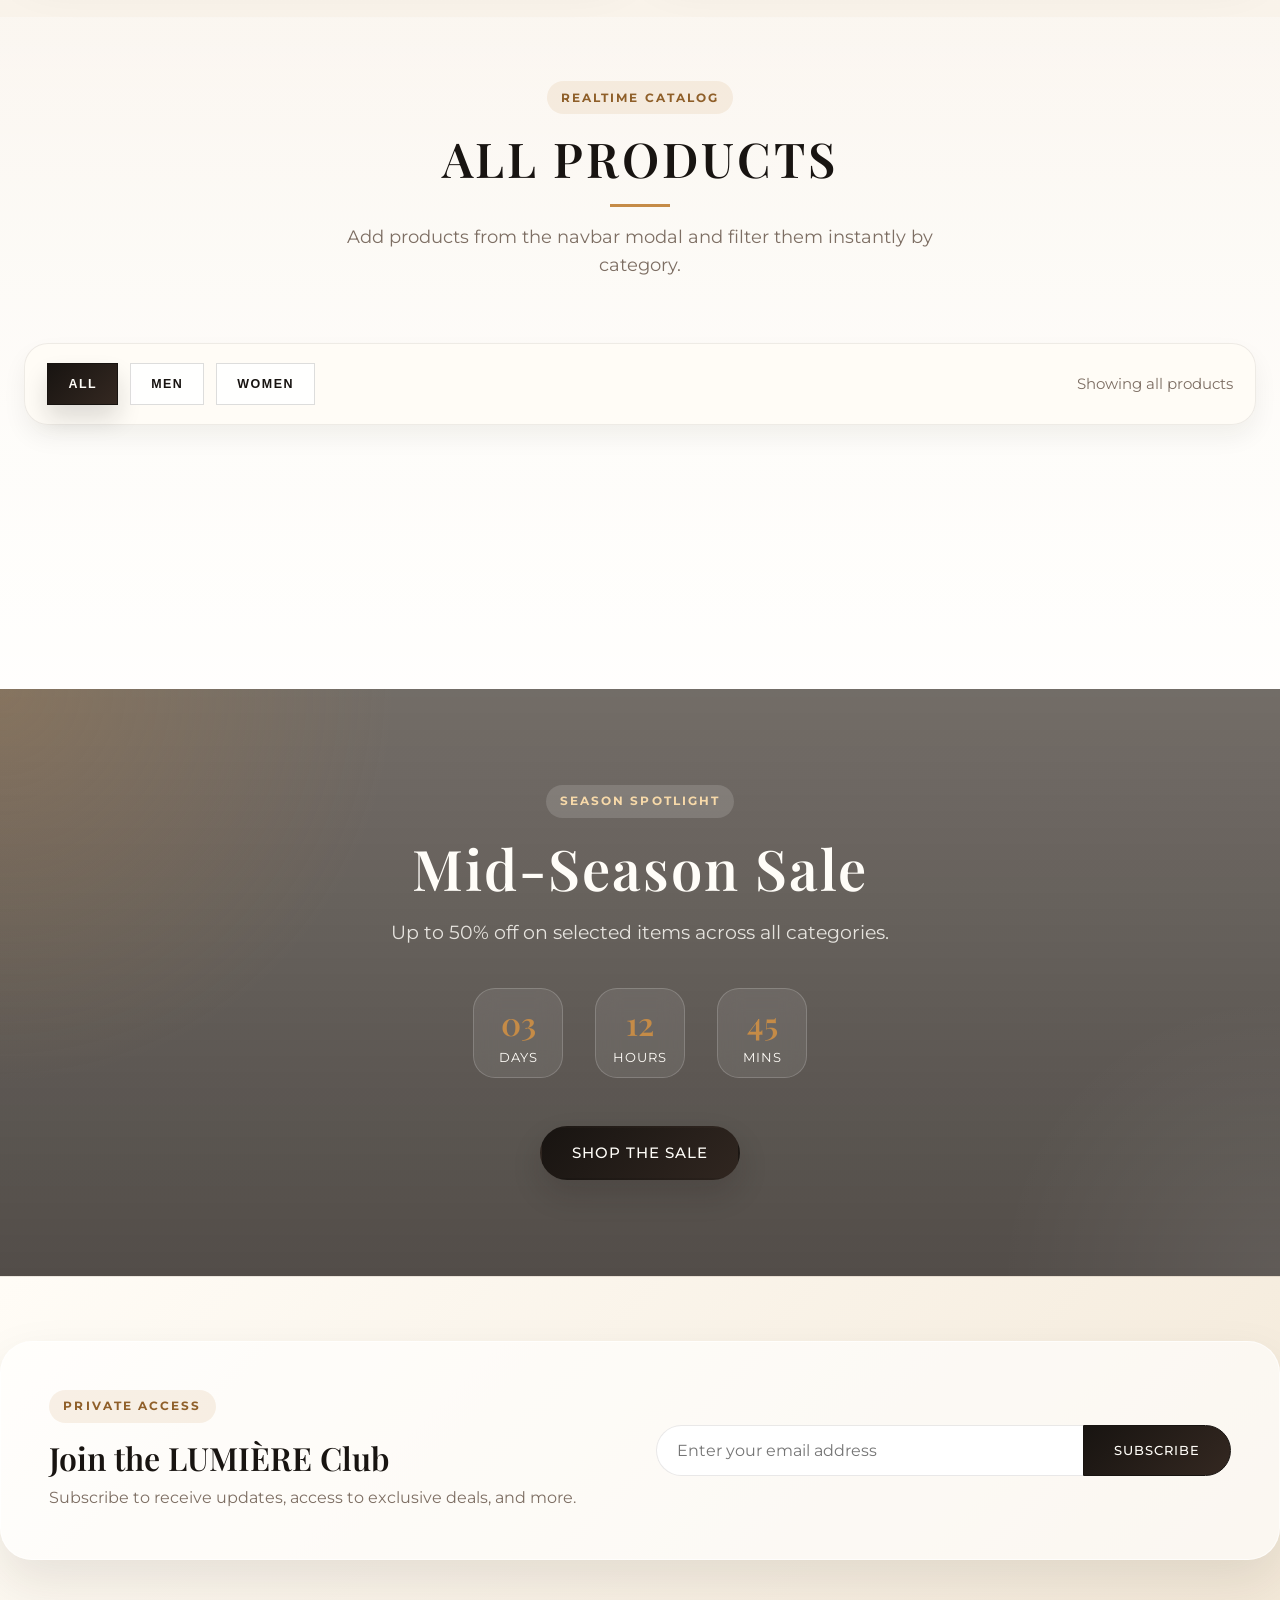
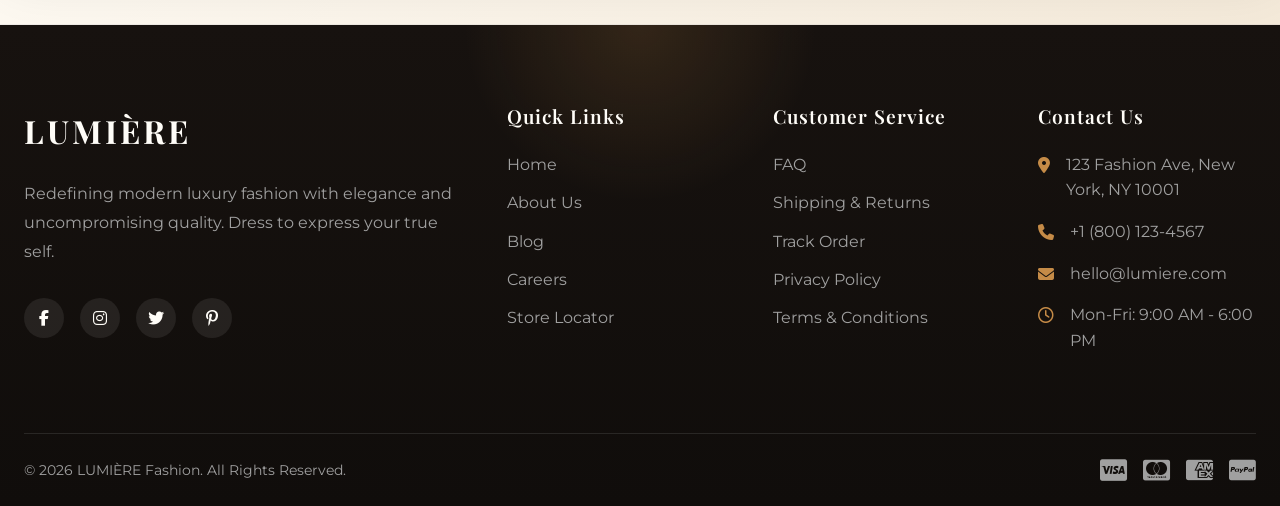
==== commit e4e45bf8: "done" ====
--- a/index.html
+++ b/index.html
@@ -26,12 +26,12 @@
             <label for="menu-toggle" class="menu-icon"><i class="fas fa-bars"></i></label>
             
             <nav class="nav-links">
-                <a href="#home">Home</a>
-                <a href="#men">Men</a>
-                <a href="#women">Women</a>
+                <a href="#home" class="filter-btn" data-filter="All">Home</a>
+                <a href="#products" class="filter-btn" data-filter="Men">Men</a>
+                <a href="#products" class="filter-btn" data-filter="Women">Women</a>
                 <a href="#new-arrivals">New Arrivals</a>
                 <a href="#sale" class="sale-link">Sale</a>
-                <a href="#contact">Contact</a>
+                <a href="#" id="openAddProductModalBtn">Add Product</a>
             </nav>
             
             <div class="nav-icons">
@@ -53,6 +53,7 @@
                 <div class="hero-bg" style="background-image: url('./images/hero.png');"></div>
                 <div class="hero-overlay"></div>
                 <div class="hero-content">
+                    <span class="hero-kicker">Luxury Fashion House</span>
                     <span class="hero-subtitle">New Collection 2026</span>
                     <h1 class="hero-title">Redefine Your Style</h1>
                     <p class="hero-text">Experience the luxury of modern fashion. Elegance, comfort, and bold aesthetics tailored for you.</p>
@@ -60,6 +61,25 @@
                         <a href="#products" class="btn btn-primary">Shop Now</a>
                         <a href="#collections" class="btn btn-outline">Explore Collection</a>
                     </div>
+                    <div class="hero-highlights">
+                        <div class="hero-highlight">
+                            <strong>240+</strong>
+                            <span>Curated pieces</span>
+                        </div>
+                        <div class="hero-highlight">
+                            <strong>18</strong>
+                            <span>Signature drops</span>
+                        </div>
+                        <div class="hero-highlight">
+                            <strong>4.9</strong>
+                            <span>Client rating</span>
+                        </div>
+                    </div>
+                </div>
+                <div class="hero-editorial-card">
+                    <span class="editorial-label">Editor's Select</span>
+                    <h3>Tailored silhouettes, cinematic textures, and statement essentials for modern icons.</h3>
+                    <p>Built to feel like a luxury storefront, not a template.</p>
                 </div>
             </div>
             
@@ -72,8 +92,8 @@
                     <h1 class="hero-title">Elevate Everyday</h1>
                     <p class="hero-text">Discover minimalist designs with uncompromising quality perfect for every occasion.</p>
                     <div class="hero-buttons">
-                        <a href="#women" class="btn btn-primary">Women's Collection</a>
-                        <a href="#men" class="btn btn-outline">Men's Collection</a>
+                        <a href="#products" class="btn btn-primary filter-btn" data-filter="Women">Women's Collection</a>
+                        <a href="#products" class="btn btn-outline filter-btn" data-filter="Men">Men's Collection</a>
                     </div>
                 </div>
             </div>
@@ -98,18 +118,19 @@
     <section id="collections" class="categories section-padding">
         <div class="container">
             <div class="section-header">
+                <span class="section-eyebrow">Curated Categories</span>
                 <h2>Shop by Category</h2>
                 <div class="header-line"></div>
             </div>
             <div class="category-grid">
-                <a href="#women" class="category-card">
+                <a href="#products" class="category-card filter-btn" data-filter="Women">
                     <img src="https://images.unsplash.com/photo-1483985988355-763728e1935b?q=80&w=2670&auto=format&fit=crop" alt="Women's Collection">
                     <div class="category-content">
                         <h3>Women's Collection</h3>
                         <span class="category-link">Discover More <i class="fas fa-arrow-right"></i></span>
                     </div>
                 </a>
-                <a href="#men" class="category-card">
+                <a href="#products" class="category-card filter-btn" data-filter="Men">
                     <img src="https://images.unsplash.com/photo-1617137968427-85924c800a22?q=80&w=1287&auto=format&fit=crop" alt="Men's Collection">
                     <div class="category-content">
                         <h3>Men's Collection</h3>
@@ -124,174 +145,24 @@
     <section id="products" class="products section-padding bg-light">
         <div class="container">
             <div class="section-header">
-                <h2>Trending Now</h2>
+                <span class="section-eyebrow">Realtime Catalog</span>
+                <h2>All Products</h2>
                 <div class="header-line"></div>
-                <p>Curated essentials for your everyday elegance.</p>
-            </div>
-            
-            <div class="product-grid">
-                <!-- Product 1 -->
-                <div class="product-card">
-                    <div class="product-image-wrapper">
-                        <img src="https://images.unsplash.com/photo-1591047139829-d91aecb6caea?q=80&w=1336&auto=format&fit=crop" alt="Classic Leather Jacket" class="product-img">
-                        <div class="product-badges">
-                            <span class="badge new">New</span>
-                        </div>
-                        <div class="product-actions">
-                            <button class="action-btn" aria-label="Add to Wishlist"><i class="far fa-heart"></i></button>
-                            <button class="action-btn" aria-label="Quick View"><i class="far fa-eye"></i></button>
-                        </div>
-                    </div>
-                    <div class="product-info">
-                        <span class="product-category">Men's Outerwear</span>
-                        <h3 class="product-name"><a href="#">Classic Leather Jacket</a></h3>
-                        <div class="product-price">$245.00</div>
-                        <button class="btn btn-block btn-cart">Add to Cart</button>
-                    </div>
-                </div>
-
-                <!-- Product 2 -->
-                <div class="product-card">
-                    <div class="product-image-wrapper">
-                        <img src="https://images.unsplash.com/photo-1550639525-c97d455acf70?q=80&w=1526&auto=format&fit=crop" alt="Silk Evening Dress" class="product-img">
-                        <div class="product-badges"></div>
-                        <div class="product-actions">
-                            <button class="action-btn" aria-label="Add to Wishlist"><i class="far fa-heart"></i></button>
-                            <button class="action-btn" aria-label="Quick View"><i class="far fa-eye"></i></button>
-                        </div>
-                    </div>
-                    <div class="product-info">
-                        <span class="product-category">Women's Dresses</span>
-                        <h3 class="product-name"><a href="#">Silk Evening Dress</a></h3>
-                        <div class="product-price">$310.00</div>
-                        <button class="btn btn-block btn-cart">Add to Cart</button>
-                    </div>
-                </div>
-
-                <!-- Product 3 -->
-                <div class="product-card">
-                    <div class="product-image-wrapper">
-                        <img src="https://images.unsplash.com/photo-1603252109303-2751441dd157?q=80&w=1287&auto=format&fit=crop" alt="Oxford Cotton Shirt" class="product-img">
-                        <div class="product-badges">
-                            <span class="badge sale">-20%</span>
-                        </div>
-                        <div class="product-actions">
-                            <button class="action-btn" aria-label="Add to Wishlist"><i class="far fa-heart"></i></button>
-                            <button class="action-btn" aria-label="Quick View"><i class="far fa-eye"></i></button>
-                        </div>
-                    </div>
-                    <div class="product-info">
-                        <span class="product-category">Men's Top</span>
-                        <h3 class="product-name"><a href="#">Oxford Cotton Shirt</a></h3>
-                        <div class="product-price">
-                            <span class="price-discounted">$85.00</span>
-                            <span class="price-original">$106.25</span>
-                        </div>
-                        <button class="btn btn-block btn-cart">Add to Cart</button>
-                    </div>
-                </div>
-
-                <!-- Product 4 -->
-                <div class="product-card">
-                    <div class="product-image-wrapper">
-                        <img src="https://images.unsplash.com/photo-1584916201218-f4242ceb4809?q=80&w=1315&auto=format&fit=crop" alt="Premium Leather Tote" class="product-img">
-                        <div class="product-badges"></div>
-                        <div class="product-actions">
-                            <button class="action-btn" aria-label="Add to Wishlist"><i class="far fa-heart"></i></button>
-                            <button class="action-btn" aria-label="Quick View"><i class="far fa-eye"></i></button>
-                        </div>
-                    </div>
-                    <div class="product-info">
-                        <span class="product-category">Accessories</span>
-                        <h3 class="product-name"><a href="#">Premium Leather Tote</a></h3>
-                        <div class="product-price">$150.00</div>
-                        <button class="btn btn-block btn-cart">Add to Cart</button>
-                    </div>
-                </div>
-
-                <!-- Product 5 -->
-                <div class="product-card">
-                    <div class="product-image-wrapper">
-                        <img src="https://images.unsplash.com/photo-1608256246200-53e635b5b65f?q=80&w=1287&auto=format&fit=crop" alt="Minimalist Sneakers" class="product-img">
-                        <div class="product-badges">
-                            <span class="badge new">New</span>
-                        </div>
-                        <div class="product-actions">
-                            <button class="action-btn" aria-label="Add to Wishlist"><i class="far fa-heart"></i></button>
-                            <button class="action-btn" aria-label="Quick View"><i class="far fa-eye"></i></button>
-                        </div>
-                    </div>
-                    <div class="product-info">
-                        <span class="product-category">Men's Footwear</span>
-                        <h3 class="product-name"><a href="#">Minimalist Sneakers</a></h3>
-                        <div class="product-price">$120.00</div>
-                        <button class="btn btn-block btn-cart">Add to Cart</button>
-                    </div>
-                </div>
-
-                <!-- Product 6 -->
-                <div class="product-card">
-                    <div class="product-image-wrapper">
-                        <img src="https://images.unsplash.com/photo-1511499767150-a48a237f0083?q=80&w=1480&auto=format&fit=crop" alt="Designer Sunglasses" class="product-img">
-                        <div class="product-badges"></div>
-                        <div class="product-actions">
-                            <button class="action-btn" aria-label="Add to Wishlist"><i class="far fa-heart"></i></button>
-                            <button class="action-btn" aria-label="Quick View"><i class="far fa-eye"></i></button>
-                        </div>
-                    </div>
-                    <div class="product-info">
-                        <span class="product-category">Accessories</span>
-                        <h3 class="product-name"><a href="#">Designer Sunglasses</a></h3>
-                        <div class="product-price">$190.00</div>
-                        <button class="btn btn-block btn-cart">Add to Cart</button>
-                    </div>
-                </div>
-                
-                <!-- Product 7 -->
-                <div class="product-card">
-                    <div class="product-image-wrapper">
-                        <img src="https://images.unsplash.com/photo-1524805444758-089113d48a6d?q=80&w=1288&auto=format&fit=crop" alt="Chronograph Watch" class="product-img">
-                        <div class="product-badges"></div>
-                        <div class="product-actions">
-                            <button class="action-btn" aria-label="Add to Wishlist"><i class="far fa-heart"></i></button>
-                            <button class="action-btn" aria-label="Quick View"><i class="far fa-eye"></i></button>
-                        </div>
-                    </div>
-                    <div class="product-info">
-                        <span class="product-category">Accessories</span>
-                        <h3 class="product-name"><a href="#">Chronograph Watch</a></h3>
-                        <div class="product-price">$350.00</div>
-                        <button class="btn btn-block btn-cart">Add to Cart</button>
-                    </div>
-                </div>
-
-                <!-- Product 8 -->
-                <div class="product-card">
-                    <div class="product-image-wrapper">
-                        <img src="https://images.unsplash.com/photo-1521191566897-40c2d3a9bdff?q=80&w=1481&auto=format&fit=crop" alt="Wide Brim Fedora" class="product-img">
-                        <div class="product-badges">
-                            <span class="badge sale">-30%</span>
-                        </div>
-                        <div class="product-actions">
-                            <button class="action-btn" aria-label="Add to Wishlist"><i class="far fa-heart"></i></button>
-                            <button class="action-btn" aria-label="Quick View"><i class="far fa-eye"></i></button>
-                        </div>
-                    </div>
-                    <div class="product-info">
-                        <span class="product-category">Women's Accessories</span>
-                        <h3 class="product-name"><a href="#">Wide Brim Fedora</a></h3>
-                        <div class="product-price">
-                            <span class="price-discounted">$45.50</span>
-                            <span class="price-original">$65.00</span>
-                        </div>
-                        <button class="btn btn-block btn-cart">Add to Cart</button>
-                    </div>
-                </div>
-                
-            </div>
-            
-            <div class="btn-container center mt-5">
-                <a href="#all-products" class="btn btn-outline-dark">View All Products</a>
+                <p>Add products from the navbar modal and filter them instantly by category.</p>
+            </div>
+            <div class="catalog-toolbar">
+                <div class="filter-pill-group" aria-label="Product category filters">
+                    <button class="filter-pill active" data-filter="All" type="button">All</button>
+                    <button class="filter-pill" data-filter="Men" type="button">Men</button>
+                    <button class="filter-pill" data-filter="Women" type="button">Women</button>
+                </div>
+                <p id="activeFilterLabel" class="active-filter-label">Showing all products</p>
+            </div>
+
+            <div id="productsStatus" class="products-status" aria-live="polite"></div>
+
+            <div id="dynamic-products-container" class="product-grid dynamic-product-grid">
+                <!-- Products loaded from Firebase Realtime Database -->
             </div>
         </div>
     </section>
@@ -299,6 +170,7 @@
     <!-- 5. Promotional Banner -->
     <section class="promo-banner">
         <div class="promo-content container">
+            <span class="section-eyebrow light">Season Spotlight</span>
             <h2 class="promo-title">Mid-Season Sale</h2>
             <p class="promo-desc">Up to 50% off on selected items across all categories.</p>
             <div class="promo-timer">
@@ -323,6 +195,7 @@
     <section class="newsletter section-padding">
         <div class="container newsletter-container">
             <div class="newsletter-text">
+                <span class="section-eyebrow">Private Access</span>
                 <h2>Join the LUMIÈRE Club</h2>
                 <p>Subscribe to receive updates, access to exclusive deals, and more.</p>
             </div>
@@ -393,6 +266,42 @@
         </div>
     </footer>
 
+    <!-- Add Product Modal -->
+    <div id="addProductModal" class="modal">
+        <div class="modal-content">
+            <button class="close-modal" type="button" aria-label="Close add product modal">&times;</button>
+            <div class="modal-badge">New Product</div>
+            <h2 class="modal-title">Create a Product Card</h2>
+            <p class="modal-subtitle">Add a product once and it appears instantly in your store with live Men and Women filtering.</p>
+            <form id="addProductForm">
+                <div class="form-group">
+                    <label for="prodName">Name</label>
+                    <input type="text" id="prodName" placeholder="Classic Linen Shirt" required>
+                </div>
+                <div class="form-group">
+                    <label for="prodPrice">Price ($)</label>
+                    <input type="number" id="prodPrice" placeholder="129" min="0" step="0.01" required>
+                </div>
+                <div class="form-group">
+                    <label for="prodDesc">Description</label>
+                    <textarea id="prodDesc" placeholder="Write a short premium description for this product." required></textarea>
+                </div>
+                <div class="form-group">
+                    <label for="prodImage">Image URL</label>
+                    <input type="url" id="prodImage" placeholder="https://images.unsplash.com/..." required>
+                </div>
+                <div class="form-group">
+                    <label for="prodCategory">Category</label>
+                    <select id="prodCategory" required>
+                        <option value="Men">Men</option>
+                        <option value="Women">Women</option>
+                    </select>
+                </div>
+                <p id="productFormMessage" class="form-message" aria-live="polite"></p>
+                <button type="submit" class="btn btn-primary btn-block modal-submit-btn">Add Product</button>
+            </form>
+        </div>
+    </div>
 
     <script src="./firebase.js" type="module"></script>
 </body>
--- a/style.css
+++ b/style.css
@@ -5,17 +5,17 @@
 /* --- CSS Variables --- */
 :root {
     /* Colors */
-    --primary: #121212;
-    --primary-light: #2c2c2c;
-    --secondary: #ffffff;
-    --accent: #d4af37; /* Luxury Gold */
-    --accent-dark: #b5952f;
-    --bg-light: #f9f9f9;
-    --bg-dark: #f0f0f0;
-    --text-main: #333333;
-    --text-muted: #777777;
-    --border: #e6e6e6;
-    --error: #e74c3c;
+    --primary: #181411;
+    --primary-light: #2a221d;
+    --secondary: #fffdf8;
+    --accent: #c58b47;
+    --accent-dark: #8f5f29;
+    --bg-light: #f7f1e8;
+    --bg-dark: #eadfce;
+    --text-main: #2a211d;
+    --text-muted: #7d6e63;
+    --border: rgba(42, 33, 29, 0.12);
+    --error: #b94c3f;
     
     /* Typography */
     --font-heading: 'Playfair Display', serif;
@@ -30,9 +30,9 @@
     
     /* Effects */
     --transition: all 0.3s cubic-bezier(0.25, 0.8, 0.25, 1);
-    --shadow-sm: 0 4px 6px rgba(0,0,0,0.05);
-    --shadow-md: 0 10px 30px rgba(0,0,0,0.08);
-    --shadow-hover: 0 15px 40px rgba(0,0,0,0.12);
+    --shadow-sm: 0 12px 24px rgba(38,27,18,0.06);
+    --shadow-md: 0 22px 50px rgba(38,27,18,0.1);
+    --shadow-hover: 0 30px 80px rgba(32,21,14,0.16);
     --radius-sm: 4px;
     --radius-md: 8px;
     --radius-lg: 16px;
@@ -54,7 +54,10 @@
     font-size: 16px;
     line-height: 1.6;
     color: var(--text-main);
-    background-color: var(--secondary);
+    background:
+        radial-gradient(circle at top left, rgba(197, 139, 71, 0.12), transparent 24%),
+        radial-gradient(circle at top right, rgba(24, 20, 17, 0.08), transparent 20%),
+        linear-gradient(180deg, #fffdf9 0%, #f8f1e7 52%, #fdf8f2 100%);
     overflow-x: hidden;
 }
 
@@ -104,10 +107,28 @@
     margin-bottom: var(--space-xl);
 }
 
+.section-eyebrow {
+    display: inline-block;
+    margin-bottom: 1rem;
+    padding: 0.45rem 0.9rem;
+    border-radius: 999px;
+    background: rgba(197, 139, 71, 0.12);
+    color: var(--accent-dark);
+    text-transform: uppercase;
+    letter-spacing: 0.18em;
+    font-size: 0.72rem;
+    font-weight: 700;
+}
+
+.section-eyebrow.light {
+    background: rgba(255,255,255,0.14);
+    color: #f7d9a9;
+}
+
 .section-header h2 {
-    font-size: 2.5rem;
+    font-size: 3rem;
     text-transform: uppercase;
-    letter-spacing: 2px;
+    letter-spacing: 3px;
 }
 
 .section-header .header-line {
@@ -127,33 +148,35 @@
 /* --- Buttons --- */
 .btn {
     display: inline-block;
-    padding: 12px 28px;
+    padding: 13px 30px;
     font-family: var(--font-body);
     font-weight: 500;
     font-size: 0.95rem;
     text-transform: uppercase;
     letter-spacing: 1px;
     border: 2px solid transparent;
-    border-radius: 0; /* Sharp edges for luxury feel */
+    border-radius: 999px;
     cursor: pointer;
     transition: var(--transition);
     text-align: center;
 }
 
 .btn-primary {
-    background-color: var(--primary);
-    color: var(--secondary);
+    background: linear-gradient(135deg, var(--primary), #302620);
+    color: var(--secondary);
+    box-shadow: 0 14px 30px rgba(24, 20, 17, 0.16);
 }
 
 .btn-primary:hover {
-    background-color: var(--accent);
-    box-shadow: 0 10px 20px rgba(212, 175, 55, 0.3);
+    background: linear-gradient(135deg, var(--accent-dark), var(--accent));
+    box-shadow: 0 18px 34px rgba(197, 139, 71, 0.28);
 }
 
 .btn-outline {
-    background-color: transparent;
-    color: var(--secondary);
-    border-color: var(--secondary);
+    background-color: rgba(255,255,255,0.08);
+    color: var(--secondary);
+    border-color: rgba(255,255,255,0.3);
+    backdrop-filter: blur(10px);
 }
 
 .btn-outline:hover {
@@ -162,9 +185,9 @@
 }
 
 .btn-outline-dark {
-    background-color: transparent;
+    background-color: rgba(255,255,255,0.7);
     color: var(--primary);
-    border-color: var(--primary);
+    border-color: rgba(24, 20, 17, 0.16);
 }
 
 .btn-outline-dark:hover {
@@ -184,9 +207,10 @@
     left: 0;
     width: 100%;
     z-index: 1000;
-    background: rgba(255, 255, 255, 0.95);
-    backdrop-filter: blur(10px);
-    border-bottom: 1px solid rgba(0,0,0,0.05);
+    background: rgba(255, 251, 244, 0.82);
+    backdrop-filter: blur(18px);
+    border-bottom: 1px solid rgba(42,33,29,0.08);
+    box-shadow: 0 8px 30px rgba(42,33,29,0.05);
     transition: var(--transition);
 }
 
@@ -236,6 +260,14 @@
     width: 100%;
 }
 
+.nav-links a.active-filter-link {
+    color: var(--accent-dark);
+}
+
+.nav-links a.active-filter-link::after {
+    width: 100%;
+}
+
 .nav-links .sale-link {
     color: var(--error);
 }
@@ -295,7 +327,9 @@
     min-height: 600px;
     width: 100%;
     overflow: hidden;
-    background-color: var(--primary);
+    background:
+        radial-gradient(circle at 15% 20%, rgba(197, 139, 71, 0.25), transparent 20%),
+        linear-gradient(135deg, #120f0d 0%, #231913 50%, #3d2b1f 100%);
 }
 
 .hero-slider {
@@ -347,24 +381,50 @@
     left: 0;
     width: 100%;
     height: 100%;
-    background: linear-gradient(rgba(0,0,0,0.3), rgba(0,0,0,0.7));
+    background: linear-gradient(90deg, rgba(14,10,8,0.76) 0%, rgba(14,10,8,0.38) 48%, rgba(14,10,8,0.65) 100%);
     z-index: 1;
 }
 
 .hero-content {
     position: relative;
     z-index: 2;
-    text-align: center;
-    color: var(--secondary);
-    max-width: 800px;
+    text-align: left;
+    color: var(--secondary);
+    max-width: 820px;
     padding: 0 2rem;
     animation: contentReveal 15s infinite;
     opacity: 0; /* hidden initially outside keyframe */
+    margin-inline: auto auto;
+    left: 8%;
 }
 
 .slide-1 .hero-content { animation-delay: 0s; }
 .slide-2 .hero-content { animation-delay: 5s; }
 .slide-3 .hero-content { animation-delay: 10s; }
+
+.hero-kicker {
+    display: inline-flex;
+    align-items: center;
+    gap: 0.7rem;
+    padding: 0.55rem 1rem;
+    border-radius: 999px;
+    background: rgba(255,255,255,0.08);
+    color: #f7dbb4;
+    font-size: 0.76rem;
+    text-transform: uppercase;
+    letter-spacing: 0.2em;
+    margin-bottom: 1rem;
+    border: 1px solid rgba(255,255,255,0.14);
+}
+
+.hero-kicker::before {
+    content: '';
+    width: 8px;
+    height: 8px;
+    border-radius: 50%;
+    background: var(--accent);
+    box-shadow: 0 0 18px rgba(197, 139, 71, 0.7);
+}
 
 .hero-subtitle {
     display: block;
@@ -377,23 +437,89 @@
 }
 
 .hero-title {
-    font-size: 4.5rem;
+    font-size: clamp(3rem, 7vw, 5.6rem);
     margin-bottom: 1.5rem;
     color: var(--secondary);
-    text-shadow: 0 4px 10px rgba(0,0,0,0.3);
+    text-shadow: 0 12px 30px rgba(0,0,0,0.35);
+    max-width: 9ch;
 }
 
 .hero-text {
-    font-size: 1.2rem;
+    font-size: 1.1rem;
     margin-bottom: 2.5rem;
-    font-weight: 300;
-    opacity: 0.9;
+    font-weight: 400;
+    opacity: 0.92;
+    color: rgba(255,253,248,0.86);
+    max-width: 58ch;
 }
 
 .hero-buttons {
     display: flex;
     gap: 1.5rem;
-    justify-content: center;
+    justify-content: flex-start;
+    flex-wrap: wrap;
+}
+
+.hero-highlights {
+    display: flex;
+    gap: 1rem;
+    flex-wrap: wrap;
+    margin-top: 2rem;
+}
+
+.hero-highlight {
+    min-width: 150px;
+    padding: 1rem 1.2rem;
+    border-radius: 20px;
+    background: rgba(255,255,255,0.08);
+    border: 1px solid rgba(255,255,255,0.12);
+    backdrop-filter: blur(14px);
+}
+
+.hero-highlight strong {
+    display: block;
+    color: var(--secondary);
+    font-size: 1.35rem;
+    font-family: var(--font-heading);
+}
+
+.hero-highlight span {
+    color: rgba(255,253,248,0.72);
+    font-size: 0.88rem;
+}
+
+.hero-editorial-card {
+    position: absolute;
+    right: 7%;
+    bottom: 10%;
+    z-index: 2;
+    width: min(360px, 85vw);
+    padding: 1.6rem;
+    border-radius: 28px;
+    background: linear-gradient(180deg, rgba(255,248,235,0.9), rgba(255,255,255,0.78));
+    color: var(--primary);
+    border: 1px solid rgba(255,255,255,0.3);
+    box-shadow: 0 30px 70px rgba(0,0,0,0.18);
+    backdrop-filter: blur(14px);
+}
+
+.editorial-label {
+    display: inline-block;
+    margin-bottom: 0.9rem;
+    color: var(--accent-dark);
+    text-transform: uppercase;
+    letter-spacing: 0.18em;
+    font-size: 0.72rem;
+    font-weight: 700;
+}
+
+.hero-editorial-card h3 {
+    font-size: 1.5rem;
+    margin-bottom: 0.8rem;
+}
+
+.hero-editorial-card p {
+    color: var(--text-muted);
 }
 
 /* Animations for Slider */
@@ -428,11 +554,11 @@
 
 .category-card {
     position: relative;
-    border-radius: var(--radius-sm);
+    border-radius: 24px;
     overflow: hidden;
     height: 400px;
     display: block;
-    box-shadow: var(--shadow-sm);
+    box-shadow: var(--shadow-md);
 }
 
 .category-card img {
@@ -449,7 +575,7 @@
     left: 0;
     width: 100%;
     height: 100%;
-    background: linear-gradient(to top, rgba(0,0,0,0.7) 0%, rgba(0,0,0,0.1) 100%);
+    background: linear-gradient(to top, rgba(10,7,5,0.84) 0%, rgba(10,7,5,0.12) 100%);
     z-index: 1;
     transition: var(--transition);
 }
@@ -459,7 +585,7 @@
     bottom: 0;
     left: 0;
     width: 100%;
-    padding: 2.5rem;
+    padding: 2.8rem;
     z-index: 2;
     color: var(--secondary);
 }
@@ -499,7 +625,9 @@
 
 /* --- Product Section --- */
 .products {
-    background-color: var(--secondary);
+    background:
+        linear-gradient(180deg, rgba(255,255,255,0.4), rgba(255,255,255,0.7)),
+        linear-gradient(180deg, #f8f1e7 0%, #fffdf8 100%);
 }
 
 .product-grid {
@@ -510,19 +638,24 @@
 }
 
 .product-card {
-    background: var(--secondary);
+    background: linear-gradient(180deg, rgba(255,255,255,0.96), rgba(251,244,234,0.94));
     position: relative;
     transition: var(--transition);
+    border: 1px solid rgba(18, 18, 18, 0.06);
+    box-shadow: var(--shadow-sm);
 }
 
 .product-card:hover {
-    transform: translateY(-5px);
+    transform: translateY(-8px);
+    box-shadow: var(--shadow-hover);
 }
 
 .product-image-wrapper {
     position: relative;
     overflow: hidden;
-    background-color: var(--bg-light);
+    background:
+        radial-gradient(circle at top, rgba(255,255,255,0.6), transparent 35%),
+        var(--bg-light);
     aspect-ratio: 3/4;
 }
 
@@ -556,7 +689,7 @@
 }
 
 .badge.new {
-    background-color: var(--primary);
+    background: linear-gradient(135deg, var(--accent-dark), var(--accent));
 }
 
 .badge.sale {
@@ -605,9 +738,16 @@
 }
 
 .product-info {
-    padding: 1.5rem 0;
+    padding: 1.6rem 1.2rem 1.4rem;
     text-align: center;
     position: relative;
+}
+
+.product-description {
+    color: var(--text-muted);
+    font-size: 0.92rem;
+    margin: 0 auto 1rem;
+    max-width: 28ch;
 }
 
 .product-category {
@@ -670,12 +810,101 @@
     text-align: center;
 }
 
+.catalog-toolbar {
+    display: flex;
+    justify-content: space-between;
+    align-items: center;
+    gap: 1rem;
+    flex-wrap: wrap;
+    margin-bottom: 2rem;
+    padding: 1.2rem 1.4rem;
+    border-radius: 24px;
+    background: rgba(255,252,246,0.84);
+    border: 1px solid rgba(42,33,29,0.08);
+    box-shadow: var(--shadow-sm);
+}
+
+.dynamic-product-grid {
+    min-height: 120px;
+}
+
+.filter-pill-group {
+    display: flex;
+    flex-wrap: wrap;
+    gap: 0.75rem;
+}
+
+.filter-pill {
+    border: 1px solid rgba(18, 18, 18, 0.14);
+    background: rgba(255, 255, 255, 0.9);
+    color: var(--primary);
+    padding: 0.8rem 1.25rem;
+    text-transform: uppercase;
+    letter-spacing: 0.12em;
+    font-size: 0.78rem;
+    font-weight: 600;
+    cursor: pointer;
+    transition: var(--transition);
+}
+
+.filter-pill:hover,
+.filter-pill.active {
+    background: linear-gradient(135deg, var(--primary), #342821);
+    color: var(--secondary);
+    border-color: var(--primary);
+    box-shadow: 0 14px 24px rgba(18, 18, 18, 0.14);
+}
+
+.active-filter-label {
+    color: var(--text-muted);
+    font-size: 0.95rem;
+}
+
+.products-status,
+.form-message {
+    text-align: center;
+    font-size: 0.95rem;
+    margin-bottom: 1.25rem;
+    color: var(--text-muted);
+}
+
+.form-message {
+    margin-bottom: 0;
+}
+
+.status-success {
+    color: #1f7a4d;
+}
+
+.status-error {
+    color: var(--error);
+}
+
 /* --- Promo Banner --- */
 .promo-banner {
     padding: 6rem 0;
-    background: linear-gradient(rgba(0,0,0,0.6), rgba(0,0,0,0.6)), url('https://images.unsplash.com/photo-1469334031218-e382a71b716b?q=80&w=2670&auto=format&fit=crop') center/cover fixed no-repeat;
+    background:
+        linear-gradient(rgba(17, 12, 9, 0.58), rgba(17, 12, 9, 0.72)),
+        url('./images/promo.jpeg') center/cover fixed no-repeat;
     text-align: center;
     color: var(--secondary);
+    position: relative;
+    overflow: hidden;
+}
+
+.promo-banner::before {
+    content: '';
+    position: absolute;
+    inset: 0;
+    background:
+        radial-gradient(circle at top left, rgba(197, 139, 71, 0.24), transparent 28%),
+        radial-gradient(circle at bottom right, rgba(255,255,255,0.08), transparent 20%);
+}
+
+.promo-content,
+.newsletter-container {
+    position: relative;
+    z-index: 1;
 }
 
 .promo-title {
@@ -688,7 +917,8 @@
 .promo-desc {
     font-size: 1.2rem;
     margin-bottom: 2.5rem;
-    font-weight: 300;
+    font-weight: 400;
+    color: rgba(255,253,248,0.84);
 }
 
 .promo-timer {
@@ -705,10 +935,10 @@
     justify-content: center;
     min-width: 90px;
     height: 90px;
-    background: rgba(255,255,255,0.1);
-    backdrop-filter: blur(5px);
-    border: 1px solid rgba(255,255,255,0.2);
-    border-radius: var(--radius-sm);
+    background: rgba(255,255,255,0.08);
+    backdrop-filter: blur(12px);
+    border: 1px solid rgba(255,255,255,0.18);
+    border-radius: 22px;
 }
 
 .time-num {
@@ -726,9 +956,9 @@
 
 /* --- Newsletter Section --- */
 .newsletter {
-    background-color: var(--bg-light);
-    border-top: 1px solid var(--border);
-    border-bottom: 1px solid var(--border);
+    background: linear-gradient(135deg, rgba(255,252,247,0.96), rgba(243,232,216,0.96));
+    border-top: 1px solid rgba(42,33,29,0.08);
+    border-bottom: 1px solid rgba(42,33,29,0.08);
 }
 
 .newsletter-container {
@@ -737,6 +967,11 @@
     justify-content: space-between;
     flex-wrap: wrap;
     gap: 2rem;
+    padding: 3rem;
+    border-radius: 32px;
+    background: rgba(255,255,255,0.62);
+    box-shadow: var(--shadow-md);
+    border: 1px solid rgba(255,255,255,0.65);
 }
 
 .newsletter-text {
@@ -763,12 +998,13 @@
 .newsletter-input {
     flex: 1;
     padding: 15px 20px;
-    border: 1px solid var(--border);
+    border: 1px solid rgba(42,33,29,0.1);
     border-right: none;
     font-family: var(--font-body);
     font-size: 1rem;
     outline: none;
-    background-color: var(--secondary);
+    background-color: rgba(255,255,255,0.94);
+    border-radius: 999px 0 0 999px;
 }
 
 .newsletter-input:focus {
@@ -776,7 +1012,7 @@
 }
 
 .newsletter-btn {
-    background-color: var(--primary);
+    background: linear-gradient(135deg, var(--primary), #342821);
     color: var(--secondary);
     border: 1px solid var(--primary);
     padding: 0 30px;
@@ -786,6 +1022,7 @@
     letter-spacing: 1px;
     cursor: pointer;
     transition: var(--transition);
+    border-radius: 0 999px 999px 0;
 }
 
 .newsletter-btn:hover {
@@ -795,7 +1032,9 @@
 
 /* --- Footer --- */
 .footer {
-    background-color: var(--primary);
+    background:
+        radial-gradient(circle at top center, rgba(197, 139, 71, 0.16), transparent 22%),
+        linear-gradient(180deg, #17120f 0%, #100d0b 100%);
     color: var(--secondary);
     padding: 5rem 0 0 0;
 }
@@ -831,7 +1070,7 @@
     width: 40px;
     height: 40px;
     border-radius: 50%;
-    background-color: rgba(255,255,255,0.05);
+    background-color: rgba(255,255,255,0.08);
     display: flex;
     align-items: center;
     justify-content: center;
@@ -908,6 +1147,22 @@
 }
 
 @media (max-width: 768px) {
+    .hero-content {
+        left: 0;
+        text-align: center;
+        padding: 0 1.25rem;
+        margin: 0 auto;
+    }
+
+    .hero-buttons,
+    .hero-highlights {
+        justify-content: center;
+    }
+
+    .hero-editorial-card {
+        display: none;
+    }
+
     .hero-title {
         font-size: 3rem;
     }
@@ -927,6 +1182,7 @@
     .newsletter-container {
         flex-direction: column;
         text-align: center;
+        padding: 2rem 1.25rem;
     }
     
     /* Mobile Navbar Update */
@@ -988,6 +1244,10 @@
         text-align: center;
         gap: 1rem;
     }
+
+    .hero-highlight {
+        width: 100%;
+    }
 }
 
 /* --- Authentication Pages (Login/Signup) --- */
@@ -1003,9 +1263,10 @@
 .auth-container {
     width: 100%;
     max-width: 450px;
-    background-color: var(--secondary);
+    background: linear-gradient(180deg, rgba(255,255,255,0.96), rgba(248,241,230,0.94));
     padding: 3rem 2.5rem;
-    border-radius: var(--radius-lg);
+    border-radius: 24px;
+    border: 1px solid rgba(42,33,29,0.08);
     box-shadow: var(--shadow-hover);
     text-align: center;
 }
@@ -1156,3 +1417,152 @@
     color: var(--accent);
     text-decoration: underline;
 }
+
+/* --- Add Product Modal --- */
+.modal {
+    display: none; 
+    position: fixed; 
+    z-index: 2000; 
+    left: 0;
+    top: 0;
+    width: 100%; 
+    height: 100%; 
+    overflow: auto; 
+    background:
+        radial-gradient(circle at top left, rgba(212, 175, 55, 0.22), transparent 35%),
+        rgba(8, 8, 8, 0.68);
+    backdrop-filter: blur(10px);
+}
+
+.modal-content {
+    background:
+        linear-gradient(145deg, rgba(255,255,255,0.98), rgba(246,241,230,0.96));
+    margin: 4% auto; 
+    padding: 2.75rem;
+    border: 1px solid rgba(212, 175, 55, 0.28);
+    width: 90%; 
+    max-width: 560px;
+    border-radius: 24px;
+    position: relative;
+    box-shadow: 0 28px 70px rgba(0,0,0,0.24);
+    animation: modalReveal 0.35s ease-out;
+    overflow: hidden;
+}
+
+.modal-content::before {
+    content: "";
+    position: absolute;
+    inset: 0 auto auto 0;
+    width: 100%;
+    height: 6px;
+    background: linear-gradient(90deg, var(--accent), #f4e2a5, var(--accent-dark));
+}
+
+.modal-badge {
+    display: inline-flex;
+    align-items: center;
+    gap: 0.45rem;
+    padding: 0.45rem 0.8rem;
+    border-radius: 999px;
+    background: rgba(212, 175, 55, 0.14);
+    color: var(--accent-dark);
+    font-size: 0.76rem;
+    font-weight: 700;
+    letter-spacing: 0.14em;
+    text-transform: uppercase;
+    margin-bottom: 1rem;
+}
+
+.modal-title {
+    margin-bottom: 0.5rem;
+    font-size: 2rem;
+}
+
+.modal-subtitle {
+    margin-bottom: 1.5rem;
+    color: var(--text-muted);
+}
+
+@keyframes modalReveal {
+    from { opacity: 0; transform: translateY(-20px); }
+    to { opacity: 1; transform: translateY(0); }
+}
+
+.close-modal {
+    position: absolute;
+    top: 18px;
+    right: 18px;
+    width: 42px;
+    height: 42px;
+    border: none;
+    border-radius: 50%;
+    background: rgba(18, 18, 18, 0.06);
+    color: var(--text-muted);
+    font-size: 28px;
+    font-weight: bold;
+    cursor: pointer;
+    transition: var(--transition);
+}
+
+.close-modal:hover,
+.close-modal:focus {
+    color: var(--secondary);
+    background: var(--primary);
+    text-decoration: none;
+}
+
+.form-group {
+    margin-bottom: 1.5rem;
+    text-align: left;
+}
+
+.form-group label {
+    display: block;
+    margin-bottom: 0.5rem;
+    font-weight: 500;
+    color: var(--primary);
+}
+
+.form-group input, 
+.form-group textarea, 
+.form-group select {
+    width: 100%;
+    padding: 14px 16px;
+    border: 1px solid rgba(18, 18, 18, 0.1);
+    border-radius: 14px;
+    font-family: var(--font-body);
+    font-size: 1rem;
+    transition: var(--transition);
+    background-color: rgba(255,255,255,0.92);
+}
+
+.form-group input:focus, 
+.form-group textarea:focus, 
+.form-group select:focus {
+    border-color: var(--accent);
+    outline: none;
+    box-shadow: 0 0 0 4px rgba(212, 175, 55, 0.12);
+}
+
+.form-group textarea {
+    resize: vertical;
+    min-height: 120px;
+}
+
+.modal-submit-btn {
+    margin-top: 1.25rem;
+    border-radius: 14px;
+    padding: 15px 20px;
+    box-shadow: 0 16px 26px rgba(18, 18, 18, 0.12);
+}
+
+@media (max-width: 768px) {
+    .catalog-toolbar {
+        align-items: flex-start;
+    }
+
+    .modal-content {
+        margin: 10% auto;
+        padding: 2rem 1.25rem;
+    }
+}
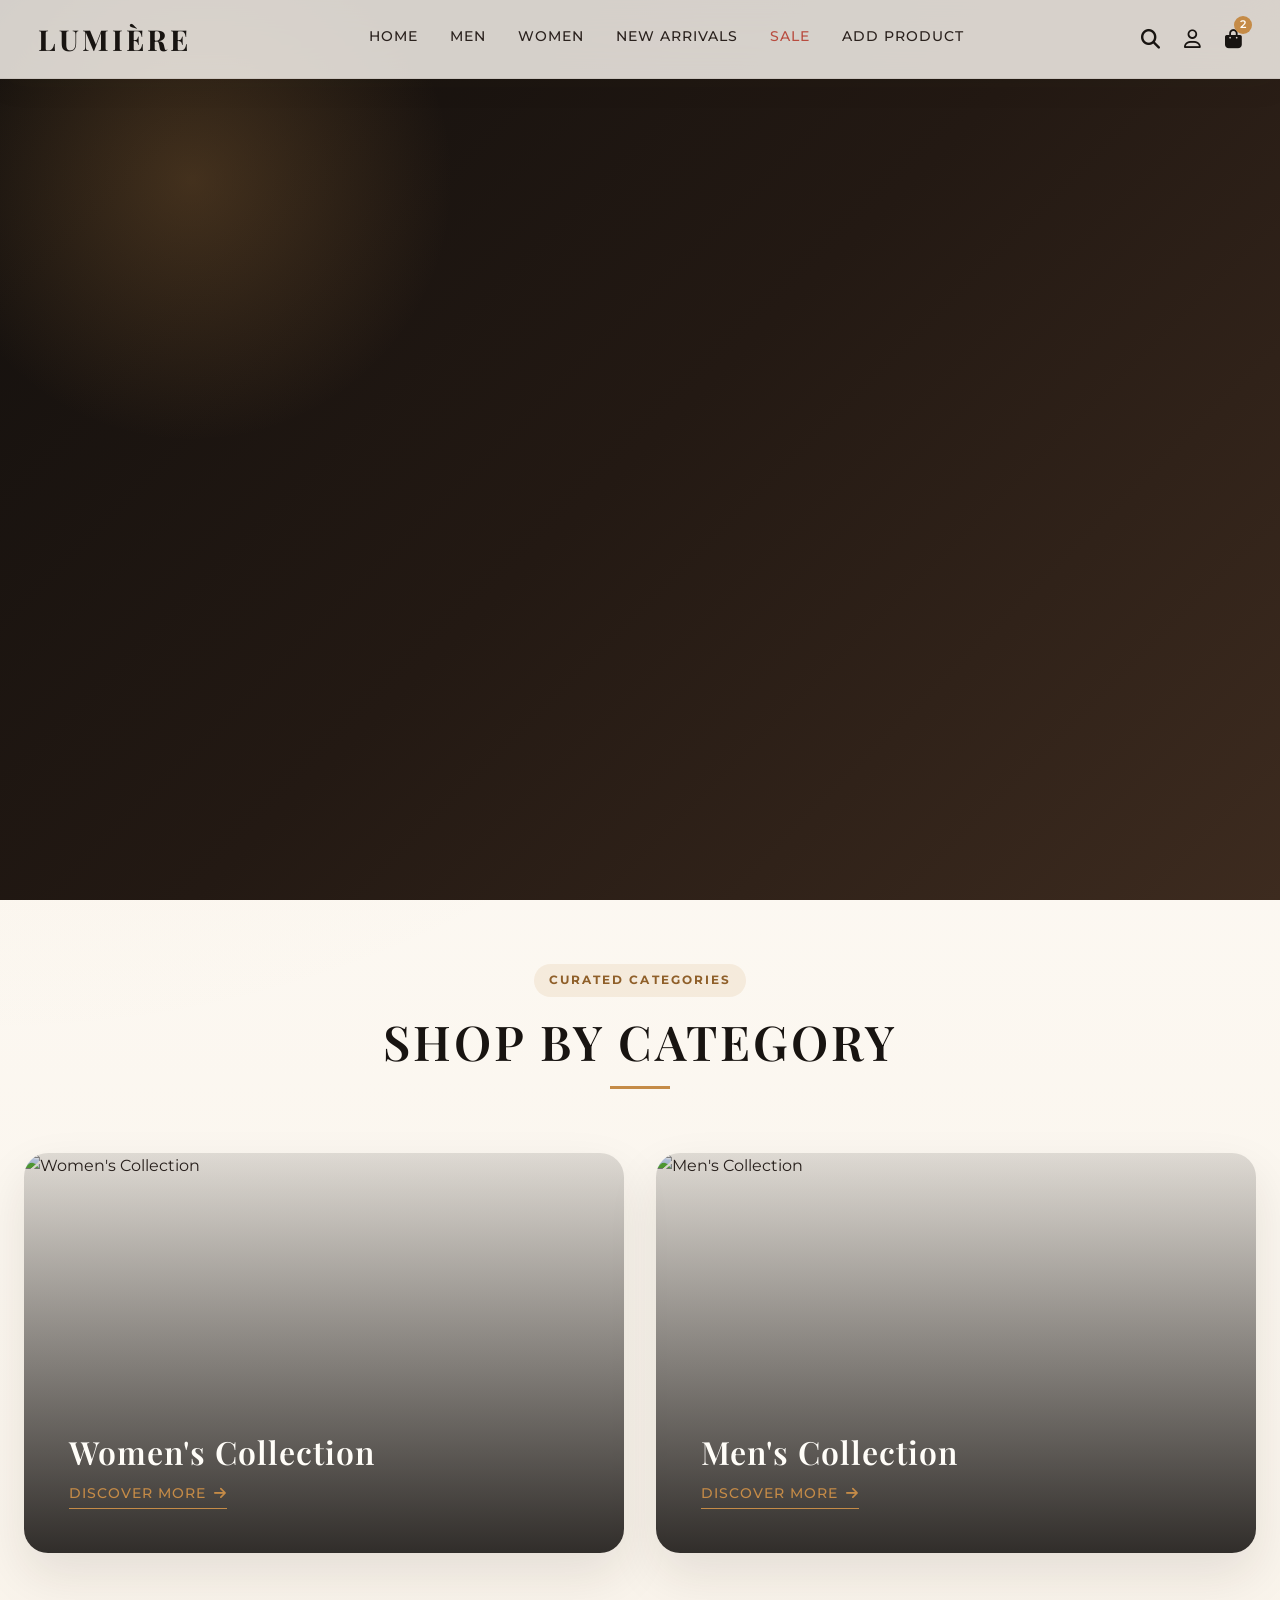
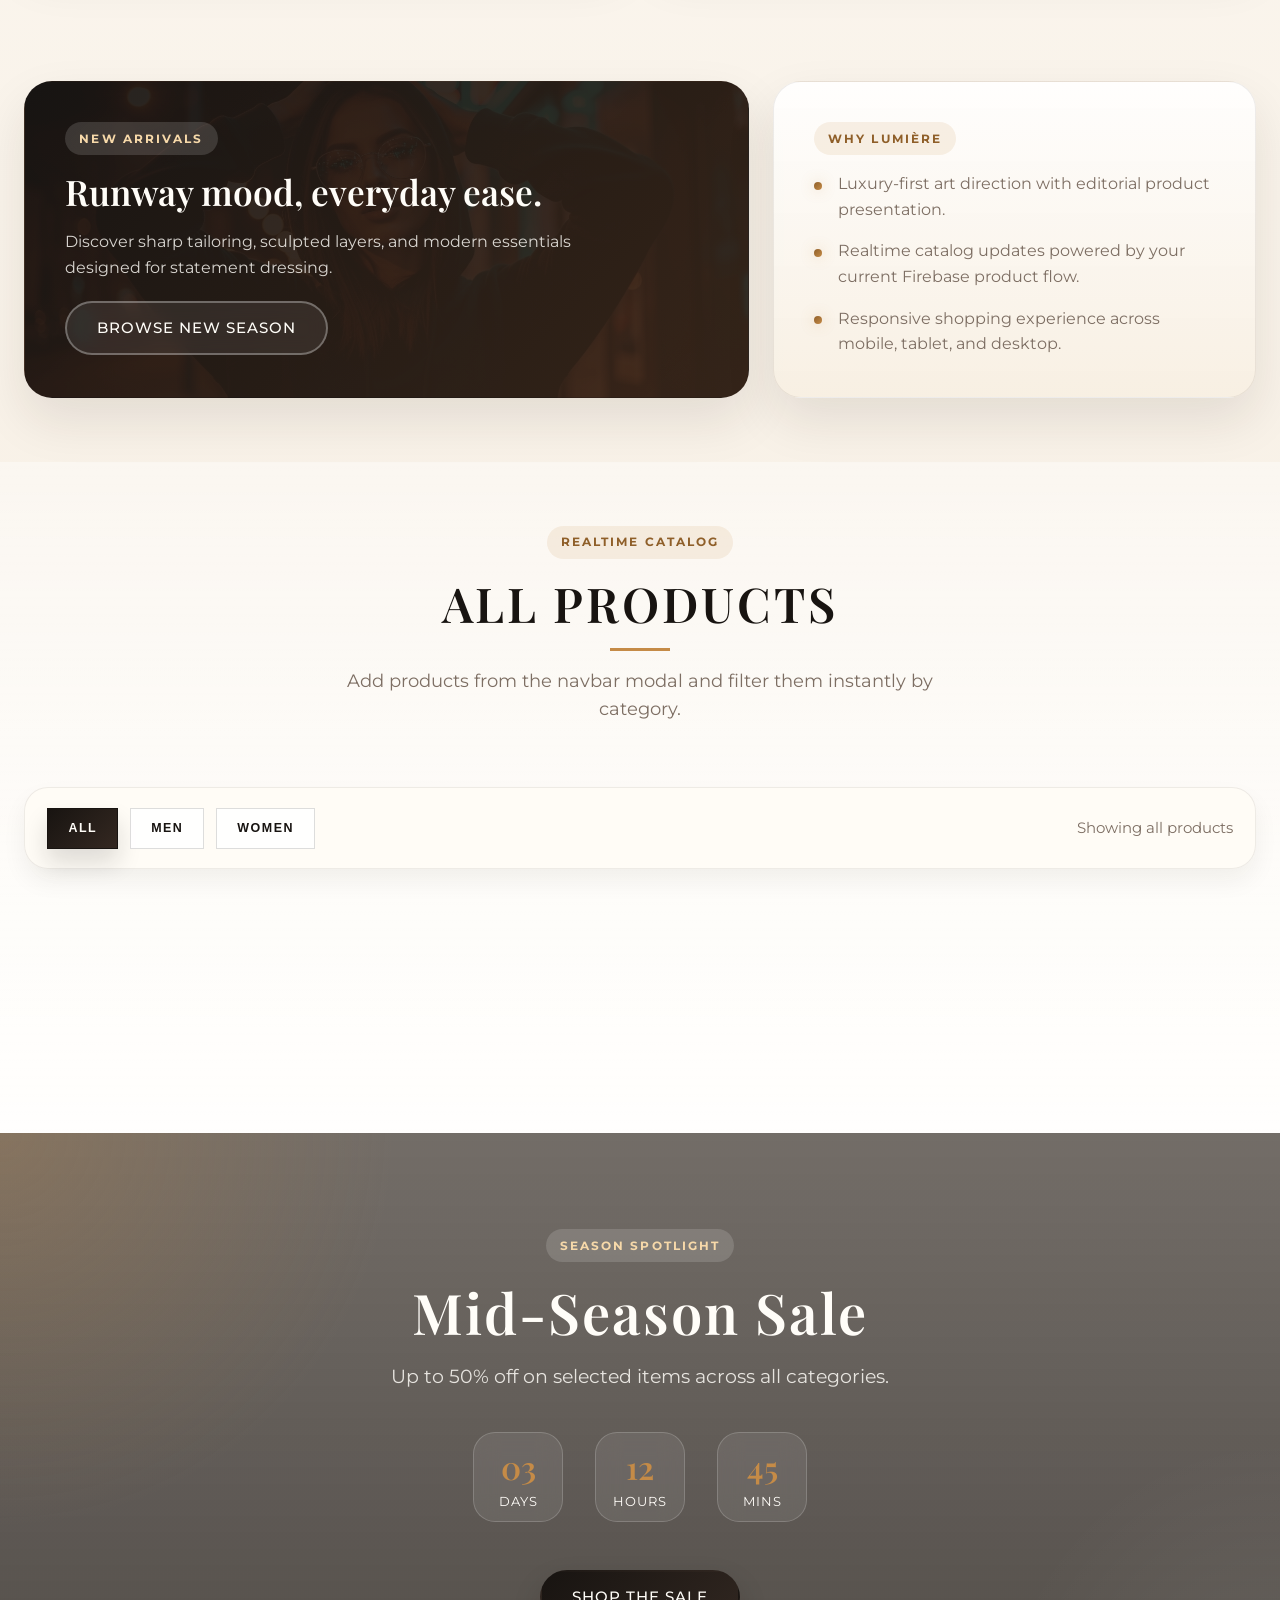
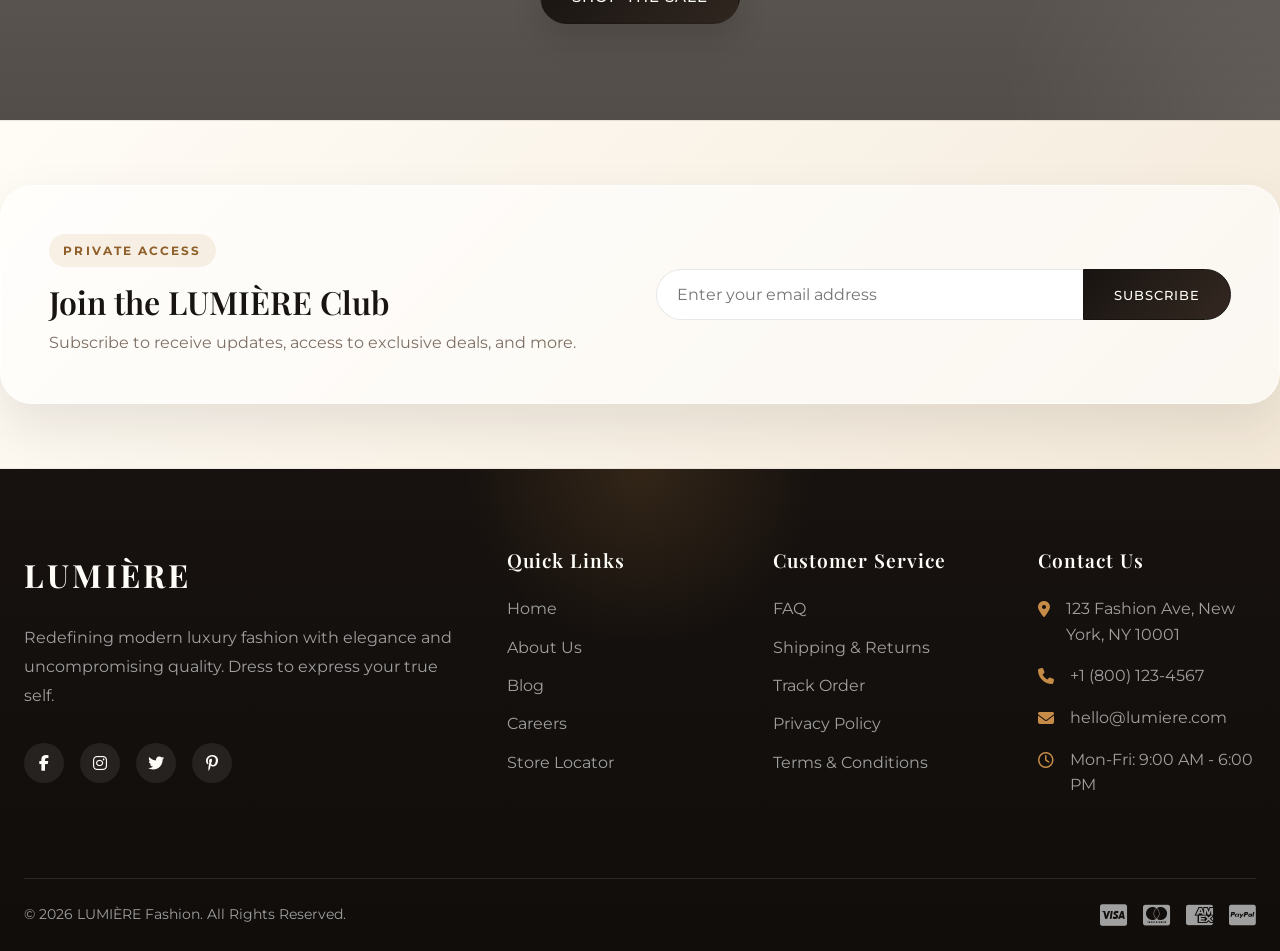
==== commit bfe3b93c: "done" ====
--- a/index.html
+++ b/index.html
@@ -50,36 +50,38 @@
         <div class="hero-slider">
             <!-- Slide 1 -->
             <div class="hero-slide slide-1">
-                <div class="hero-bg" style="background-image: url('./images/hero.png');"></div>
+                <div class="hero-bg" style="background-image: url('./images/fist\ slider.png');"></div>
                 <div class="hero-overlay"></div>
-                <div class="hero-content">
-                    <span class="hero-kicker">Luxury Fashion House</span>
-                    <span class="hero-subtitle">New Collection 2026</span>
-                    <h1 class="hero-title">Redefine Your Style</h1>
-                    <p class="hero-text">Experience the luxury of modern fashion. Elegance, comfort, and bold aesthetics tailored for you.</p>
-                    <div class="hero-buttons">
-                        <a href="#products" class="btn btn-primary">Shop Now</a>
-                        <a href="#collections" class="btn btn-outline">Explore Collection</a>
-                    </div>
-                    <div class="hero-highlights">
-                        <div class="hero-highlight">
-                            <strong>240+</strong>
-                            <span>Curated pieces</span>
+                <div class="hero-stage">
+                    <div class="hero-content">
+                        <span class="hero-kicker">Luxury Fashion House</span>
+                        <span class="hero-subtitle">New Collection 2026</span>
+                        <h1 class="hero-title">Redefine Your Style</h1>
+                        <p class="hero-text">Experience the luxury of modern fashion. Elegance, comfort, and bold aesthetics tailored for you.</p>
+                        <div class="hero-buttons">
+                            <a href="#products" class="btn btn-primary">Shop Now</a>
+                            <a href="#collections" class="btn btn-outline">Explore Collection</a>
                         </div>
-                        <div class="hero-highlight">
-                            <strong>18</strong>
-                            <span>Signature drops</span>
+                        <div class="hero-highlights">
+                            <div class="hero-highlight">
+                                <strong>240+</strong>
+                                <span>Curated pieces</span>
+                            </div>
+                            <div class="hero-highlight">
+                                <strong>18</strong>
+                                <span>Signature drops</span>
+                            </div>
+                            <div class="hero-highlight">
+                                <strong>4.9</strong>
+                                <span>Client rating</span>
+                            </div>
                         </div>
-                        <div class="hero-highlight">
-                            <strong>4.9</strong>
-                            <span>Client rating</span>
-                        </div>
-                    </div>
-                </div>
-                <div class="hero-editorial-card">
-                    <span class="editorial-label">Editor's Select</span>
-                    <h3>Tailored silhouettes, cinematic textures, and statement essentials for modern icons.</h3>
-                    <p>Built to feel like a luxury storefront, not a template.</p>
+                    </div>
+                    <div class="hero-editorial-card">
+                        <span class="editorial-label">Editor's Select</span>
+                        <h3>Tailored silhouettes, cinematic textures, and statement essentials for modern icons.</h3>
+                        <p>Built to feel like a luxury storefront, not a template.</p>
+                    </div>
                 </div>
             </div>
             
@@ -87,27 +89,31 @@
             <div class="hero-slide slide-2">
                 <div class="hero-bg" style="background-image: url('https://images.unsplash.com/photo-1515886657613-9f3515b0c78f?q=80&w=2670&auto=format&fit=crop');"></div>
                 <div class="hero-overlay"></div>
-                <div class="hero-content">
-                    <span class="hero-subtitle">Premium Comfort</span>
-                    <h1 class="hero-title">Elevate Everyday</h1>
-                    <p class="hero-text">Discover minimalist designs with uncompromising quality perfect for every occasion.</p>
-                    <div class="hero-buttons">
-                        <a href="#products" class="btn btn-primary filter-btn" data-filter="Women">Women's Collection</a>
-                        <a href="#products" class="btn btn-outline filter-btn" data-filter="Men">Men's Collection</a>
+                <div class="hero-stage hero-stage-single">
+                    <div class="hero-content">
+                        <span class="hero-subtitle">Premium Comfort</span>
+                        <h1 class="hero-title">Elevate Everyday</h1>
+                        <p class="hero-text">Discover minimalist designs with uncompromising quality perfect for every occasion.</p>
+                        <div class="hero-buttons">
+                            <a href="#products" class="btn btn-primary filter-btn" data-filter="Women">Women's Collection</a>
+                            <a href="#products" class="btn btn-outline filter-btn" data-filter="Men">Men's Collection</a>
+                        </div>
                     </div>
                 </div>
             </div>
 
             <!-- Slide 3 -->
             <div class="hero-slide slide-3">
-                <div class="hero-bg" style="background-image: url('https://images.unsplash.com/photo-1445205170230-053b83016050?q=80&w=2671&auto=format&fit=crop');"></div>
+                <div class="hero-bg" style="background-image: url('./images/three\ slider.jpeg');"></div>
                 <div class="hero-overlay"></div>
-                <div class="hero-content">
-                    <span class="hero-subtitle">Limited Edition</span>
-                    <h1 class="hero-title">Autumn Exclusives</h1>
-                    <p class="hero-text">Step out in confidence with our latest seasonal drops designed to make a statement.</p>
-                    <div class="hero-buttons">
-                        <a href="#sale" class="btn btn-primary">View Offers</a>
+                <div class="hero-stage hero-stage-single">
+                    <div class="hero-content">
+                        <span class="hero-subtitle">Limited Edition</span>
+                        <h1 class="hero-title">Autumn Exclusives</h1>
+                        <p class="hero-text">Step out in confidence with our latest seasonal drops designed to make a statement.</p>
+                        <div class="hero-buttons">
+                            <a href="#sale" class="btn btn-primary">View Offers</a>
+                        </div>
                     </div>
                 </div>
             </div>
@@ -138,6 +144,25 @@
                     </div>
                 </a>
             </div>
+        </div>
+    </section>
+
+    <section id="new-arrivals" class="feature-strip section-padding">
+        <div class="container feature-strip-grid">
+            <article class="feature-panel feature-panel-dark">
+                <span class="section-eyebrow light">New Arrivals</span>
+                <h2>Runway mood, everyday ease.</h2>
+                <p>Discover sharp tailoring, sculpted layers, and modern essentials designed for statement dressing.</p>
+                <a href="#products" class="btn btn-outline">Browse New Season</a>
+            </article>
+            <article class="feature-panel">
+                <span class="section-eyebrow">Why LUMI&Egrave;RE</span>
+                <ul class="feature-list">
+                    <li>Luxury-first art direction with editorial product presentation.</li>
+                    <li>Realtime catalog updates powered by your current Firebase product flow.</li>
+                    <li>Responsive shopping experience across mobile, tablet, and desktop.</li>
+                </ul>
+            </article>
         </div>
     </section>
 
@@ -168,22 +193,22 @@
     </section>
 
     <!-- 5. Promotional Banner -->
-    <section class="promo-banner">
+    <section id="sale" class="promo-banner">
         <div class="promo-content container">
             <span class="section-eyebrow light">Season Spotlight</span>
             <h2 class="promo-title">Mid-Season Sale</h2>
             <p class="promo-desc">Up to 50% off on selected items across all categories.</p>
             <div class="promo-timer">
                 <div class="time-box">
-                    <span class="time-num">03</span>
+                    <span class="time-num" id="daysValue">03</span>
                     <span class="time-text">Days</span>
                 </div>
                 <div class="time-box">
-                    <span class="time-num">12</span>
+                    <span class="time-num" id="hoursValue">12</span>
                     <span class="time-text">Hours</span>
                 </div>
                 <div class="time-box">
-                    <span class="time-num">45</span>
+                    <span class="time-num" id="minutesValue">45</span>
                     <span class="time-text">Mins</span>
                 </div>
             </div>
--- a/style.css
+++ b/style.css
@@ -354,6 +354,22 @@
     animation: fadeSlide 15s infinite;
 }
 
+.hero-stage {
+    position: relative;
+    z-index: 2;
+    width: min(1280px, calc(100% - 3rem));
+    margin: 0 auto;
+    padding: 7.5rem 1.5rem 2rem;
+    display: grid;
+    grid-template-columns: minmax(0, 1.05fr) minmax(280px, 380px);
+    align-items: center;
+    gap: 3rem;
+}
+
+.hero-stage-single {
+    grid-template-columns: minmax(0, 1fr);
+}
+
 .slide-1 { animation-delay: 0s; }
 .slide-2 { animation-delay: 5s; }
 .slide-3 { animation-delay: 10s; }
@@ -387,15 +403,13 @@
 
 .hero-content {
     position: relative;
-    z-index: 2;
+    z-index: 1;
     text-align: left;
     color: var(--secondary);
-    max-width: 820px;
-    padding: 0 2rem;
+    max-width: 760px;
+    padding: 0;
     animation: contentReveal 15s infinite;
     opacity: 0; /* hidden initially outside keyframe */
-    margin-inline: auto auto;
-    left: 8%;
 }
 
 .slide-1 .hero-content { animation-delay: 0s; }
@@ -438,19 +452,20 @@
 
 .hero-title {
     font-size: clamp(3rem, 7vw, 5.6rem);
-    margin-bottom: 1.5rem;
+    margin-bottom: 1.25rem;
     color: var(--secondary);
     text-shadow: 0 12px 30px rgba(0,0,0,0.35);
-    max-width: 9ch;
+    max-width: 8.5ch;
+    line-height: 0.98;
 }
 
 .hero-text {
     font-size: 1.1rem;
-    margin-bottom: 2.5rem;
+    margin-bottom: 2rem;
     font-weight: 400;
     opacity: 0.92;
     color: rgba(255,253,248,0.86);
-    max-width: 58ch;
+    max-width: 52ch;
 }
 
 .hero-buttons {
@@ -464,7 +479,7 @@
     display: flex;
     gap: 1rem;
     flex-wrap: wrap;
-    margin-top: 2rem;
+    margin-top: 2.25rem;
 }
 
 .hero-highlight {
@@ -489,12 +504,12 @@
 }
 
 .hero-editorial-card {
-    position: absolute;
-    right: 7%;
-    bottom: 10%;
-    z-index: 2;
-    width: min(360px, 85vw);
-    padding: 1.6rem;
+    position: relative;
+    z-index: 1;
+    width: 100%;
+    max-width: 360px;
+    justify-self: end;
+    padding: 1.8rem;
     border-radius: 28px;
     background: linear-gradient(180deg, rgba(255,248,235,0.9), rgba(255,255,255,0.78));
     color: var(--primary);
@@ -621,6 +636,74 @@
 
 .category-card:hover .category-link {
     gap: 1rem;
+}
+
+.feature-strip {
+    position: relative;
+}
+
+.feature-strip-grid {
+    display: grid;
+    grid-template-columns: 1.2fr 0.8fr;
+    gap: 1.5rem;
+}
+
+.feature-panel {
+    padding: 2.5rem;
+    border-radius: 28px;
+    background: linear-gradient(180deg, rgba(255,255,255,0.88), rgba(247,239,226,0.9));
+    border: 1px solid rgba(42,33,29,0.08);
+    box-shadow: var(--shadow-md);
+}
+
+.feature-panel h2 {
+    font-size: 2.2rem;
+    margin-bottom: 1rem;
+}
+
+.feature-panel p {
+    color: var(--text-muted);
+    margin-bottom: 1.25rem;
+    max-width: 46ch;
+}
+
+.feature-panel-dark {
+    background:
+        linear-gradient(135deg, rgba(24,20,17,0.94), rgba(57,38,24,0.92)),
+        url('./images/promo.jpeg') center/cover no-repeat;
+    color: var(--secondary);
+}
+
+.feature-panel-dark h2,
+.feature-panel-dark p {
+    color: var(--secondary);
+}
+
+.feature-panel-dark p {
+    opacity: 0.82;
+}
+
+.feature-list {
+    display: grid;
+    gap: 1rem;
+}
+
+.feature-list li {
+    position: relative;
+    padding-left: 1.5rem;
+    color: var(--text-muted);
+}
+
+.feature-list li::before {
+    content: '';
+    position: absolute;
+    left: 0;
+    top: 0.65rem;
+    width: 8px;
+    height: 8px;
+    border-radius: 50%;
+    background: linear-gradient(135deg, var(--accent-dark), var(--accent));
+    box-shadow: 0 0 14px rgba(197, 139, 71, 0.35);
 }
 
 /* --- Product Section --- */
@@ -1144,14 +1227,24 @@
     .product-grid {
         grid-template-columns: repeat(3, 1fr);
     }
+
+    .feature-strip-grid {
+        grid-template-columns: 1fr;
+    }
 }
 
 @media (max-width: 768px) {
+    .hero-stage {
+        width: min(100%, calc(100% - 1.5rem));
+        grid-template-columns: 1fr;
+        gap: 1.5rem;
+        padding: 7rem 0.75rem 2rem;
+    }
+
     .hero-content {
-        left: 0;
         text-align: center;
-        padding: 0 1.25rem;
         margin: 0 auto;
+        max-width: 100%;
     }
 
     .hero-buttons,
